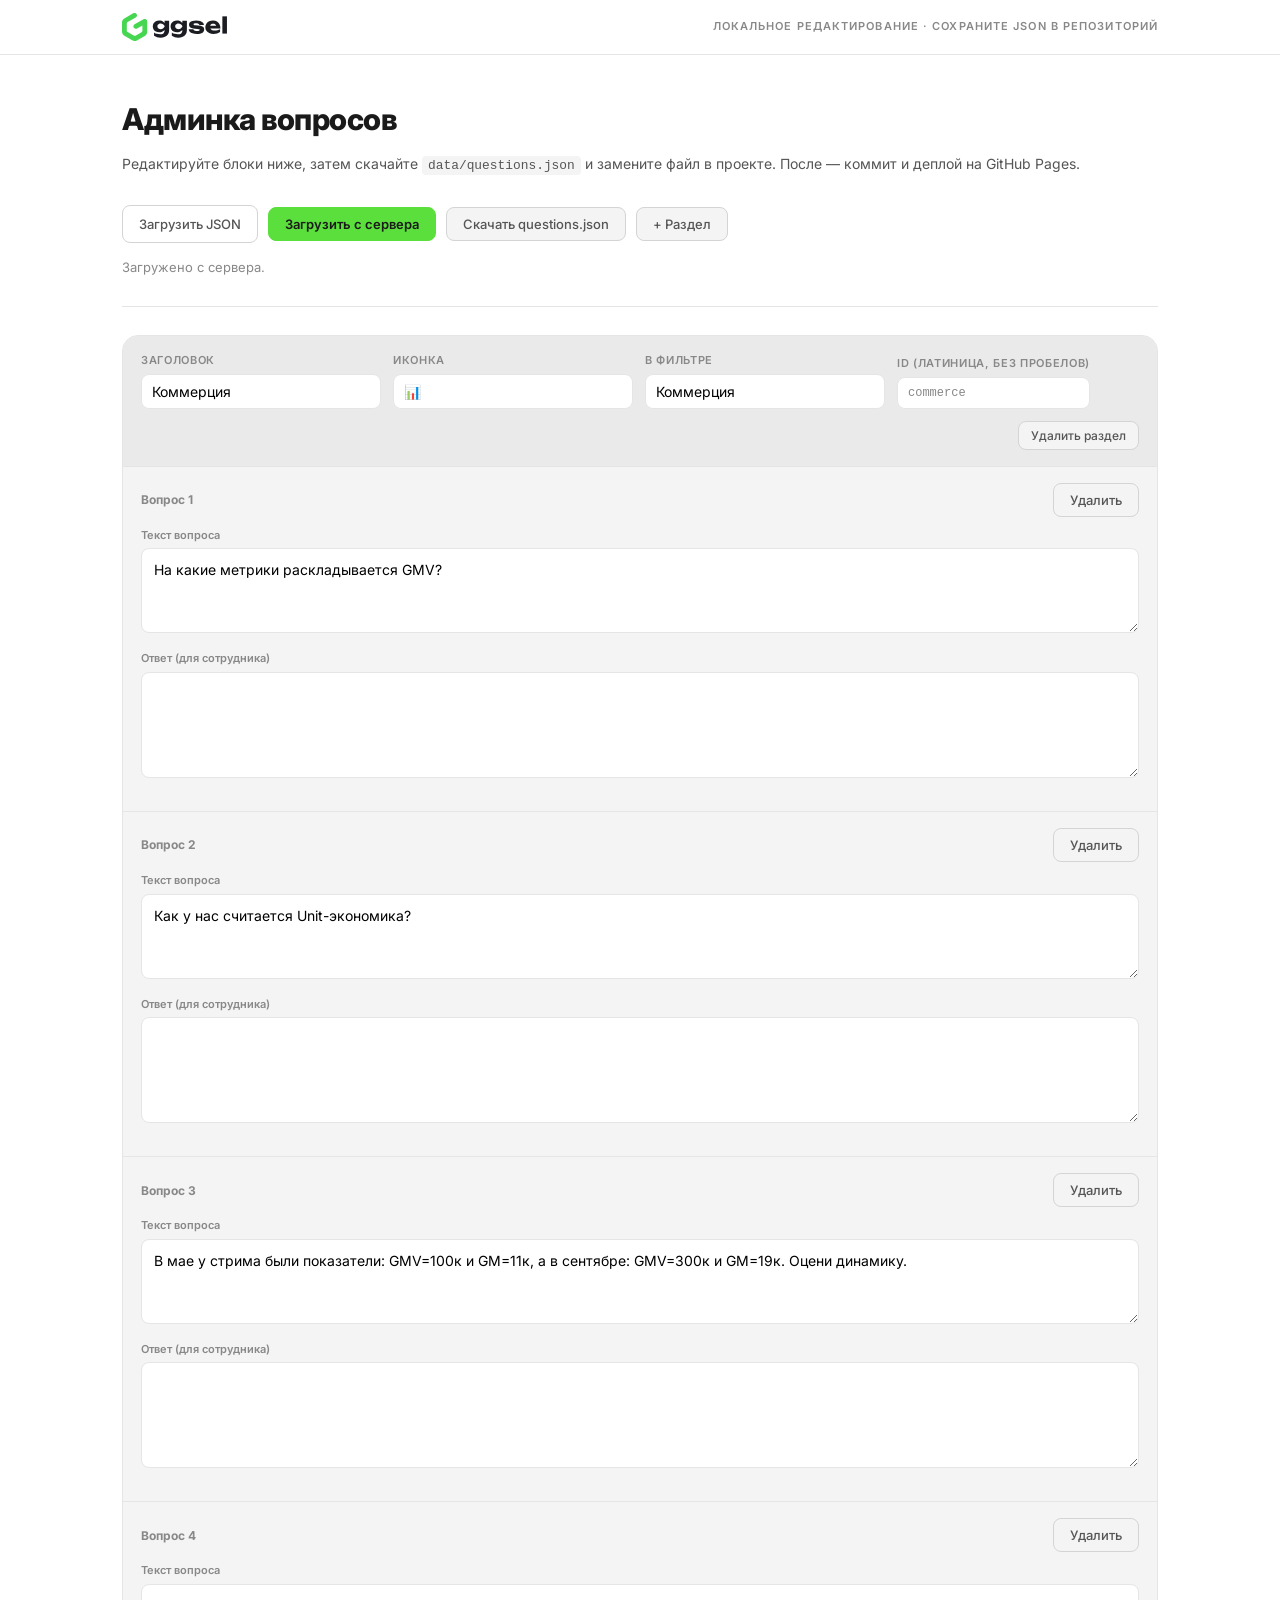
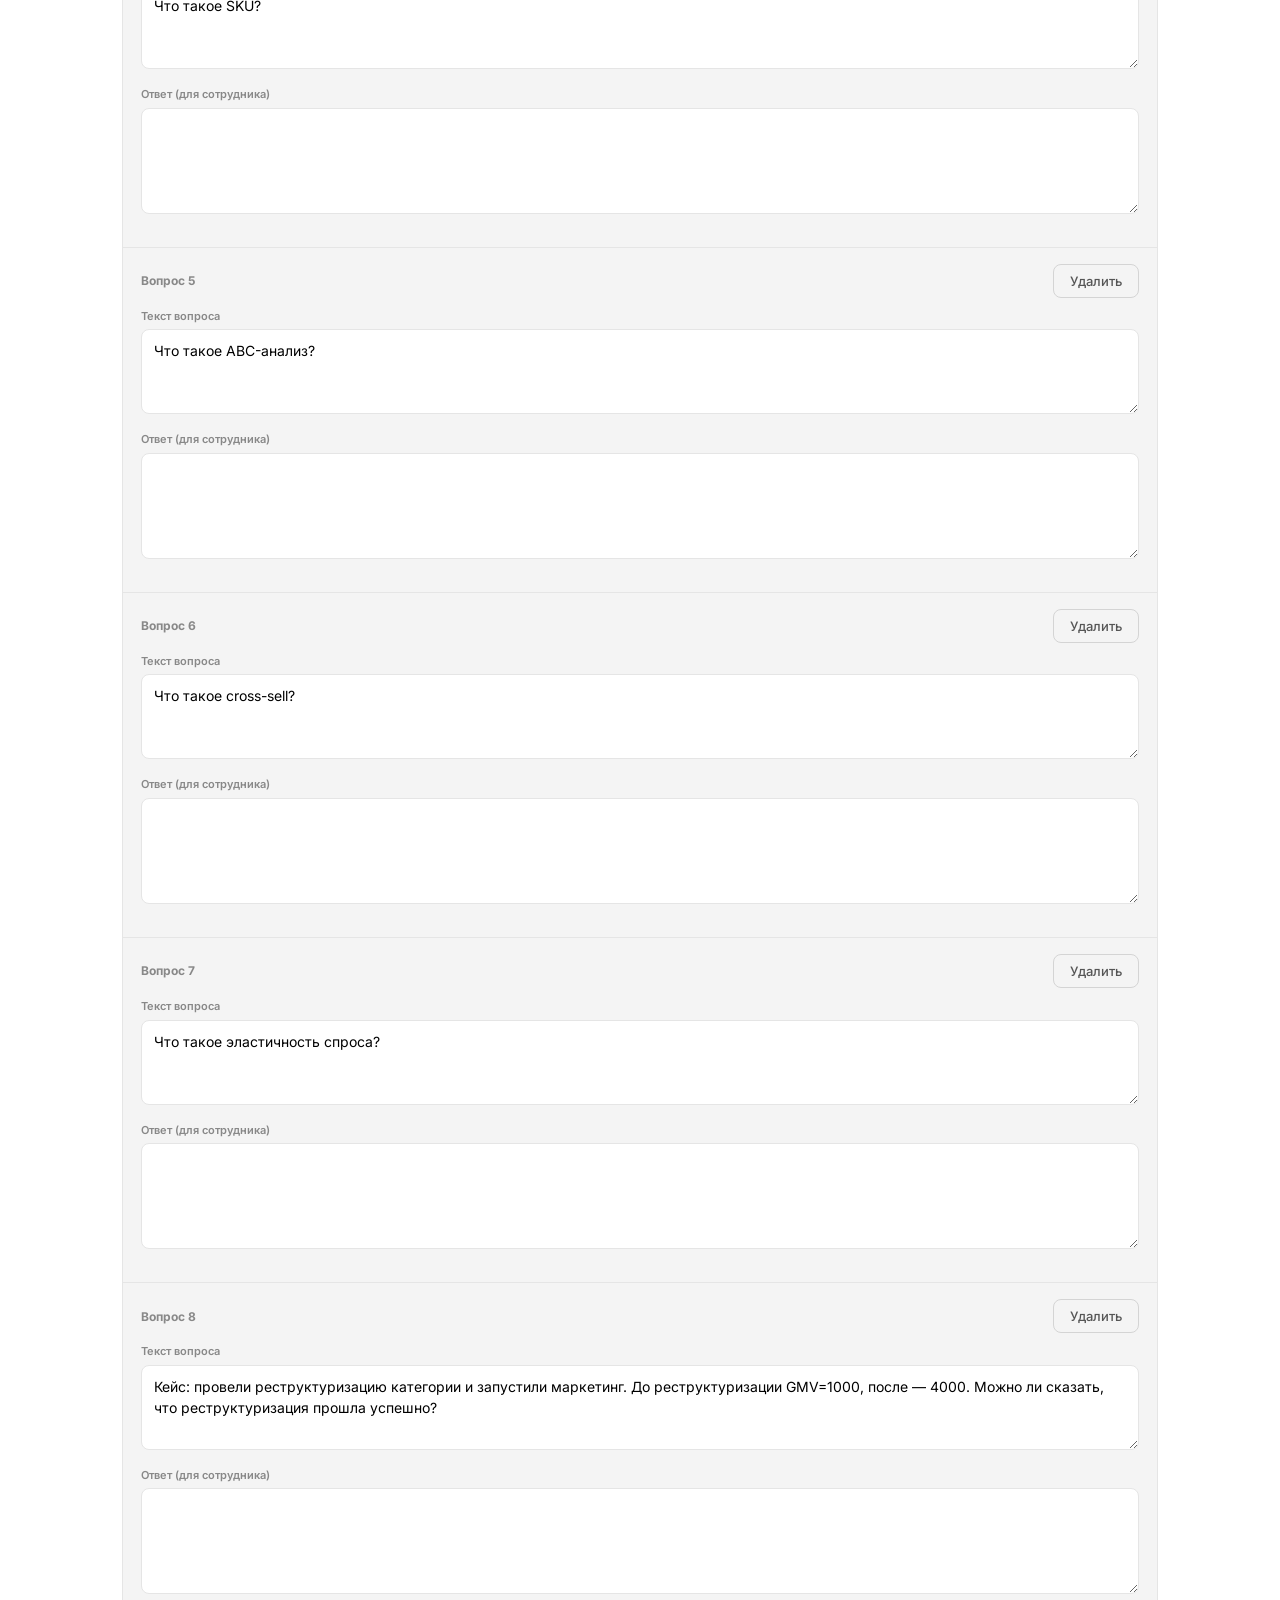
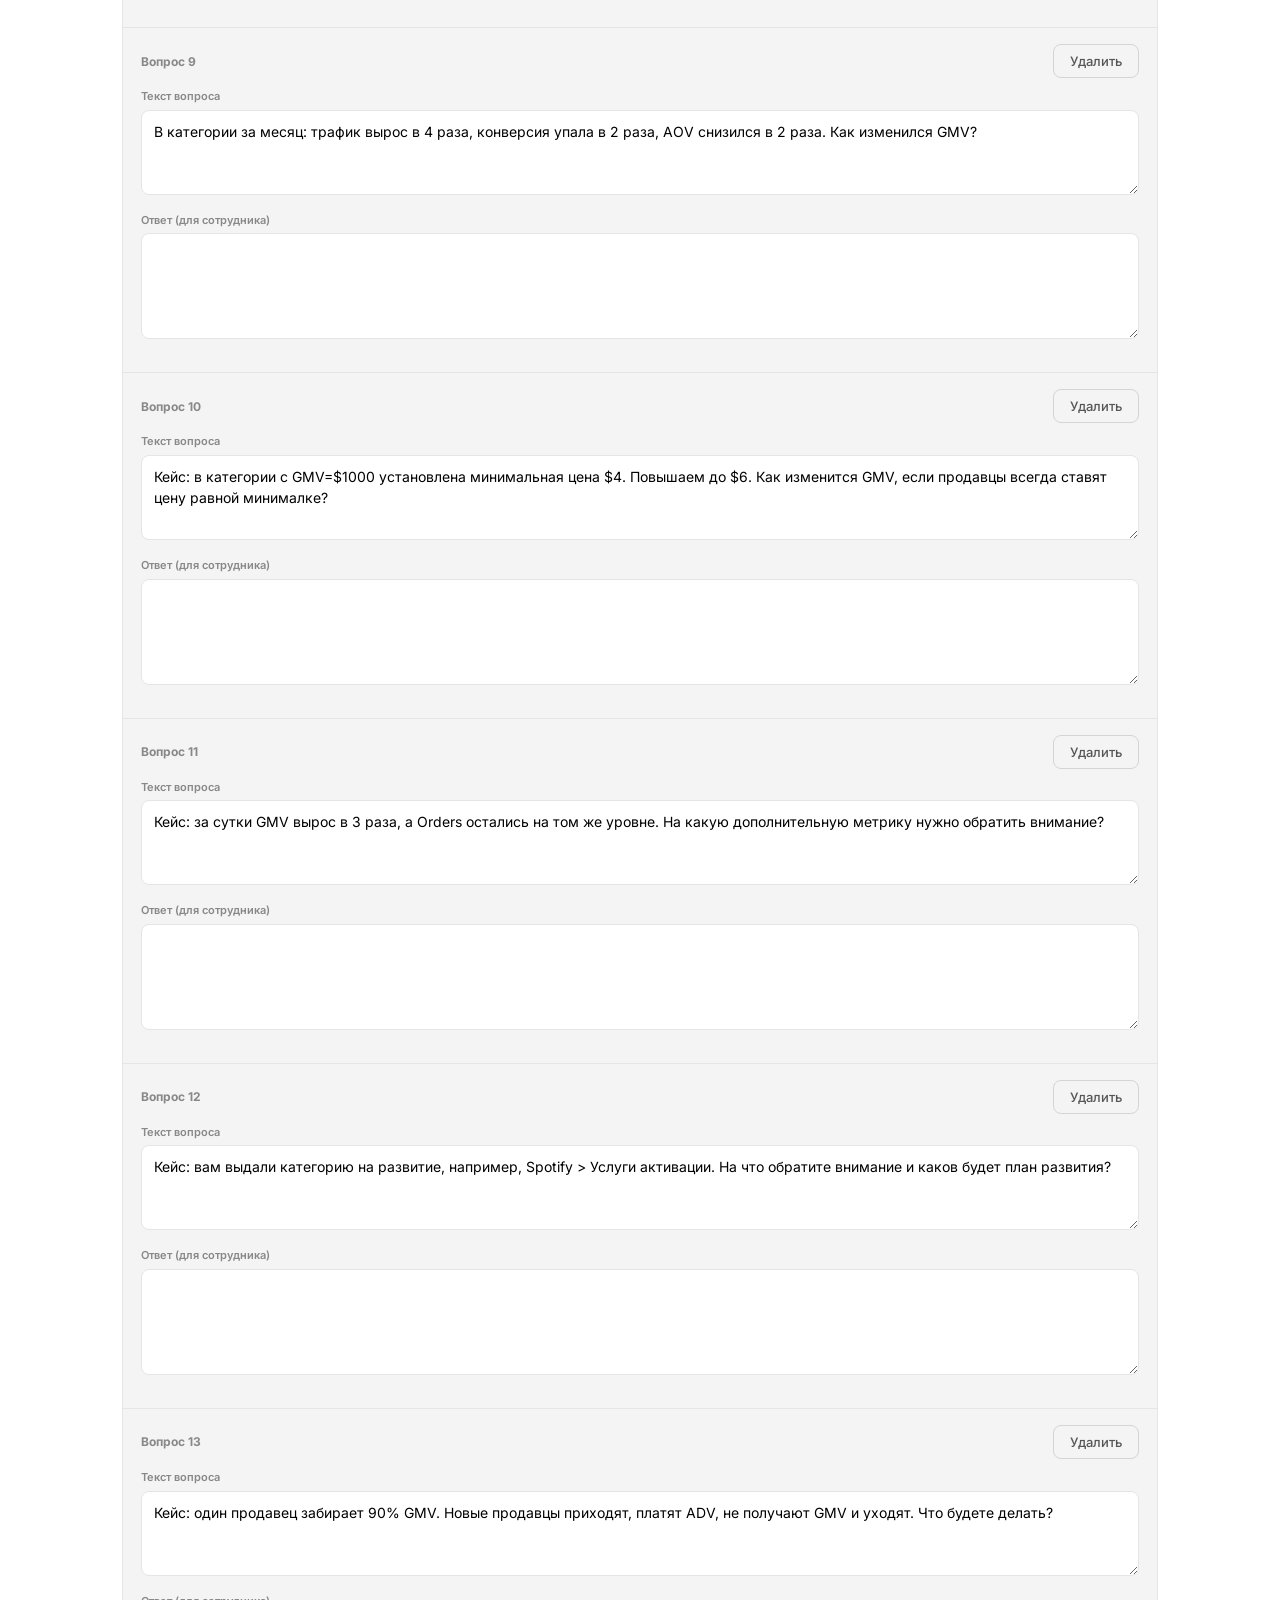
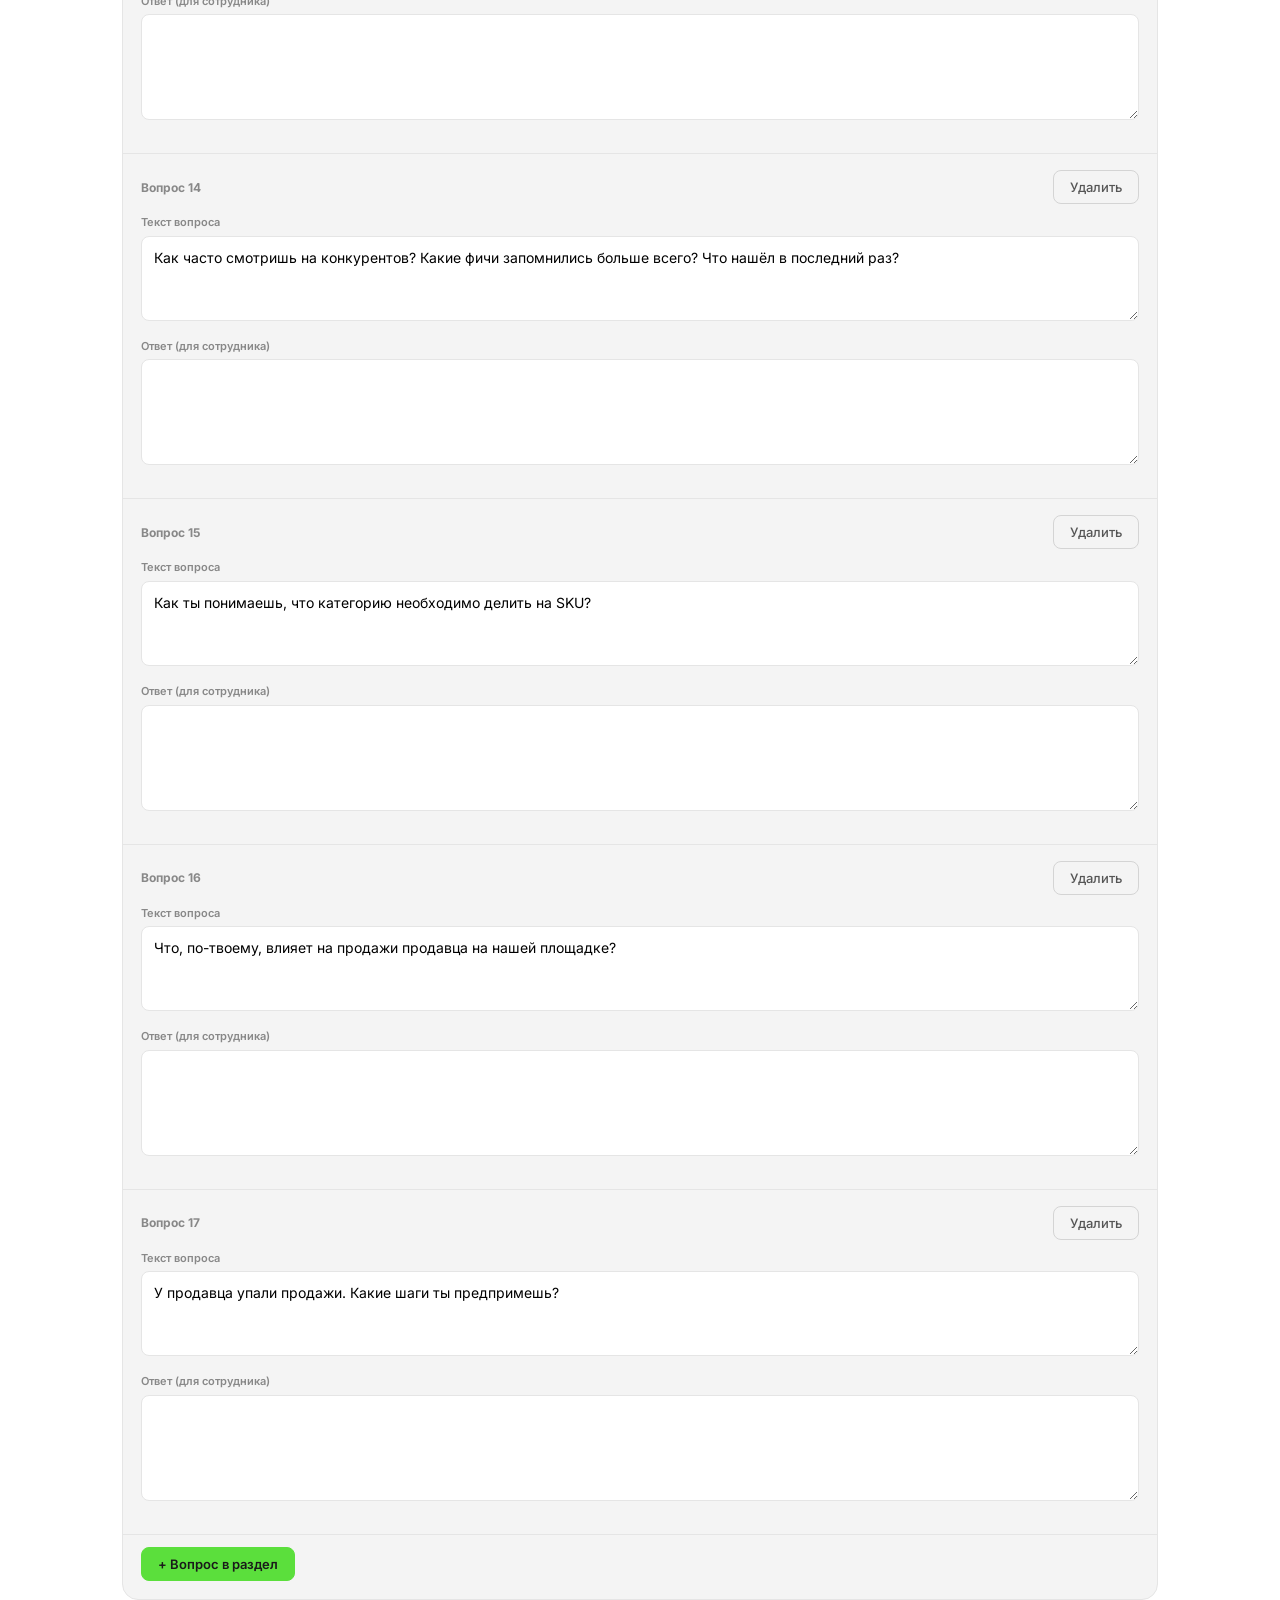
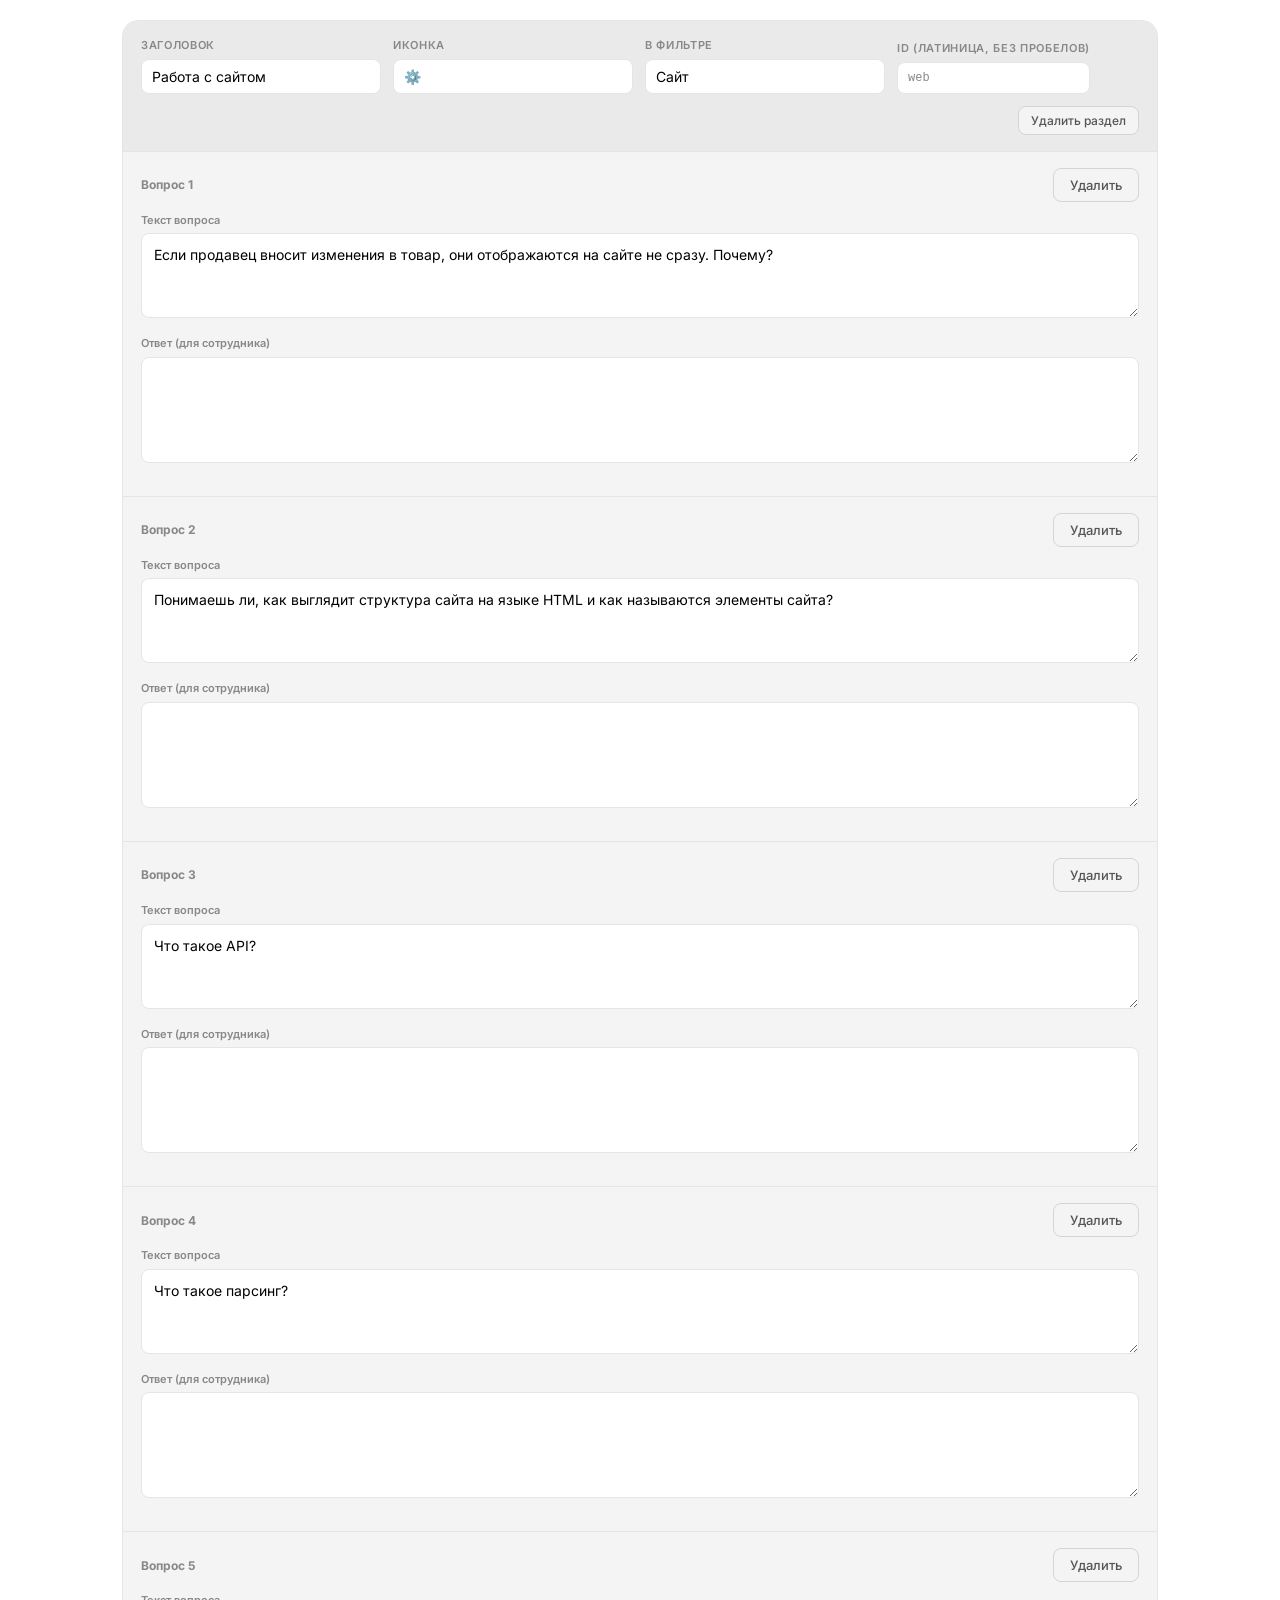
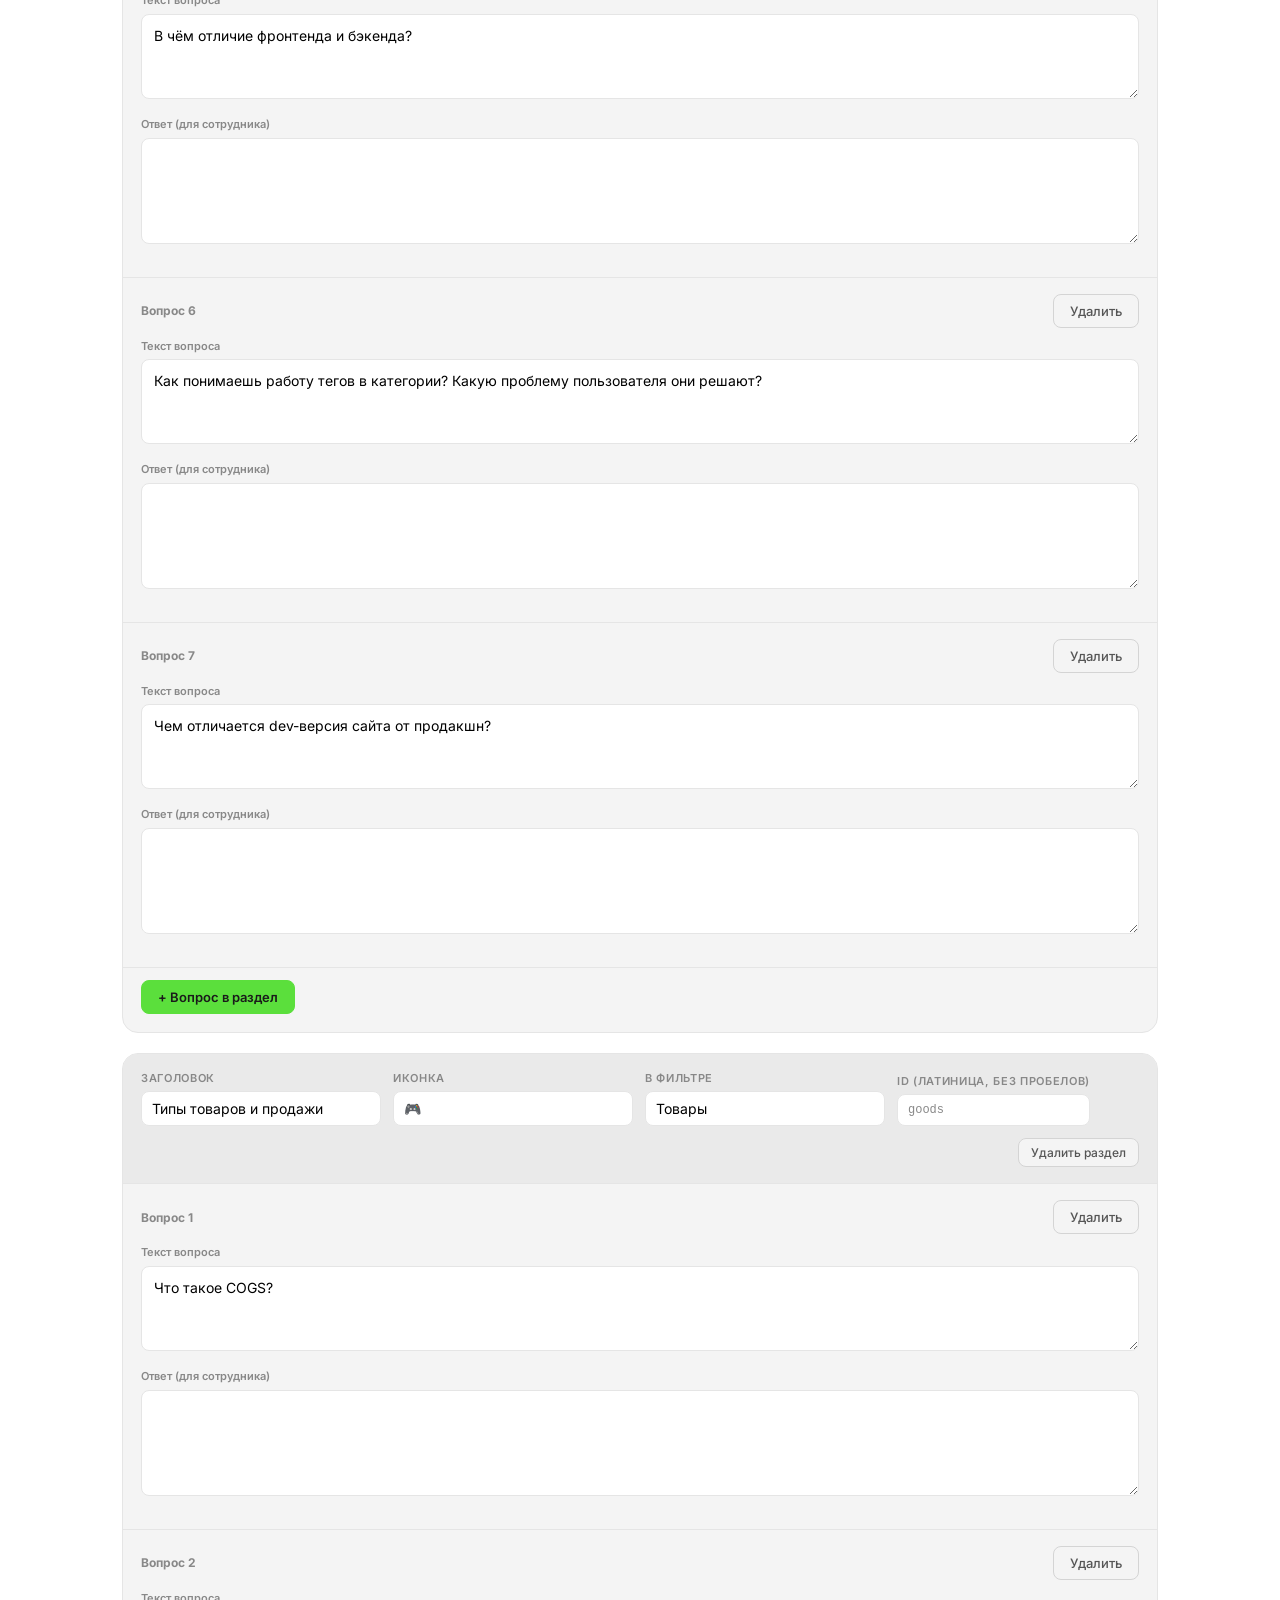
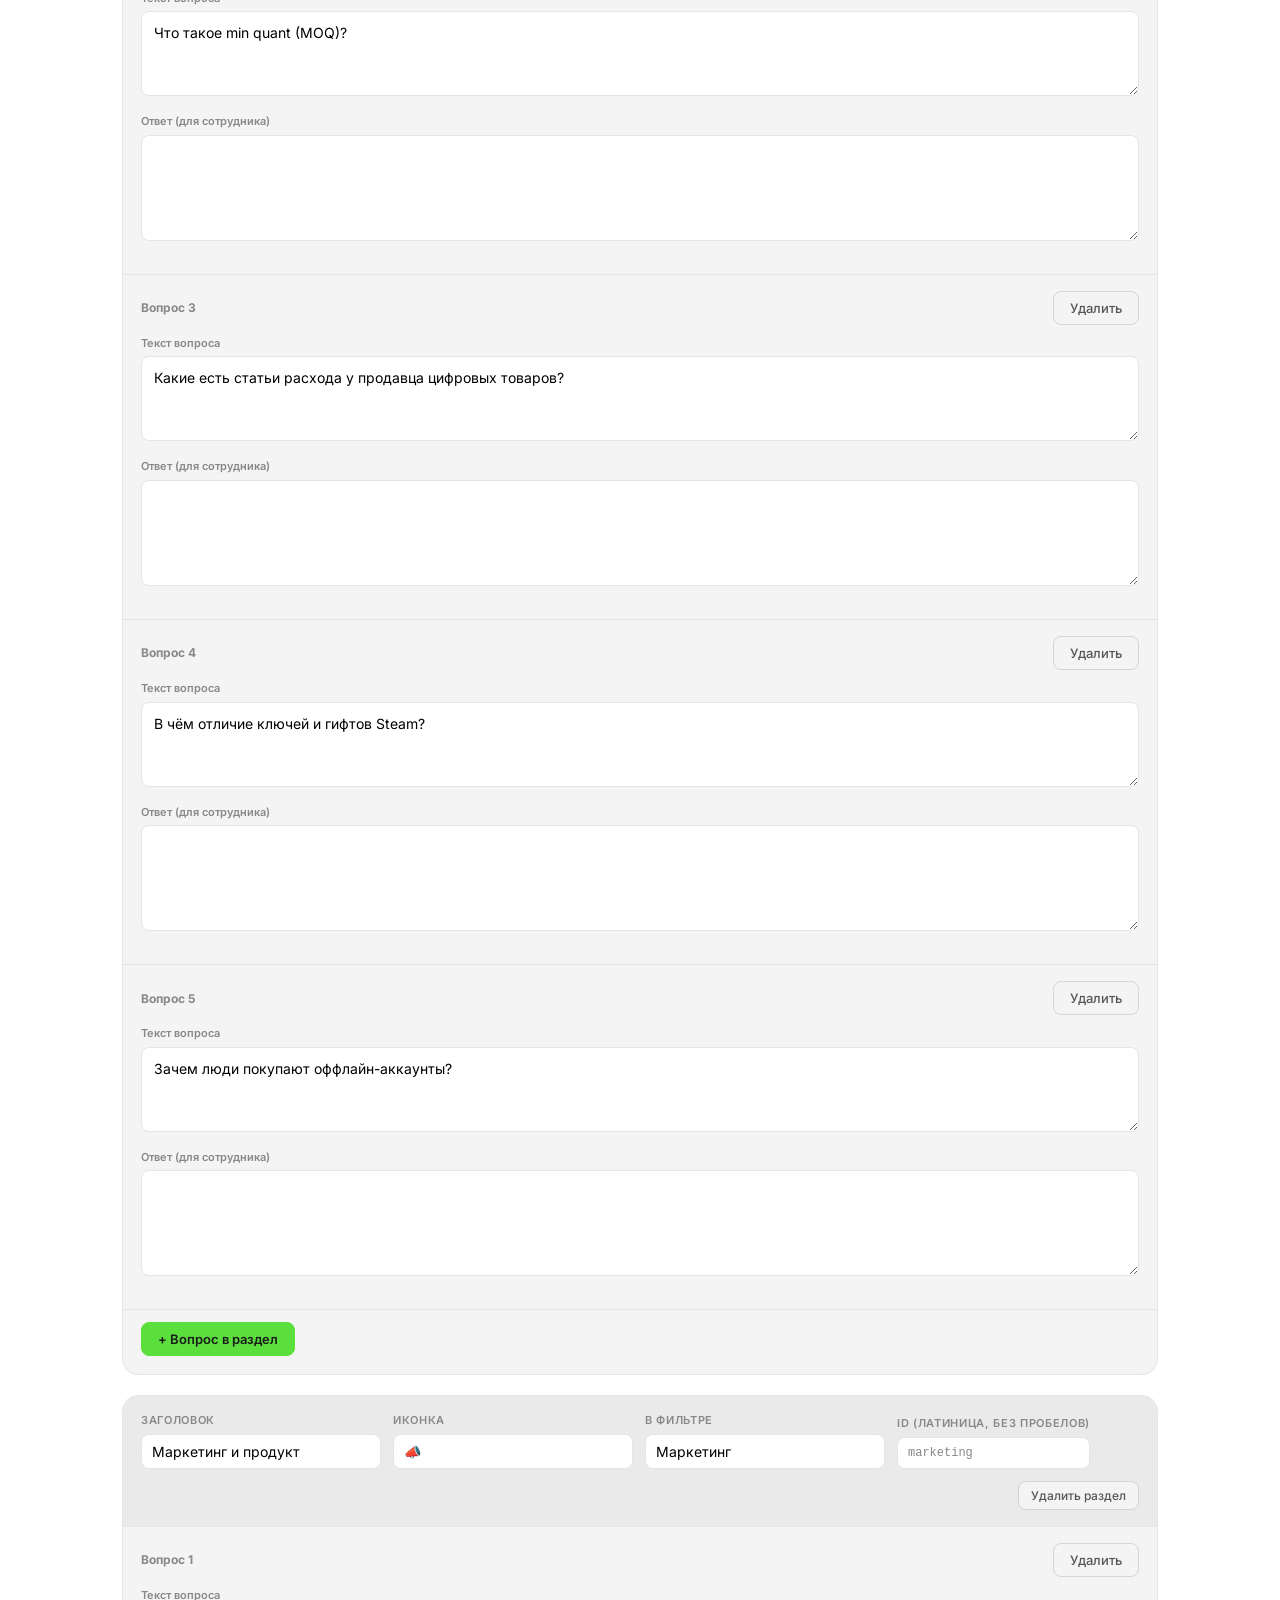
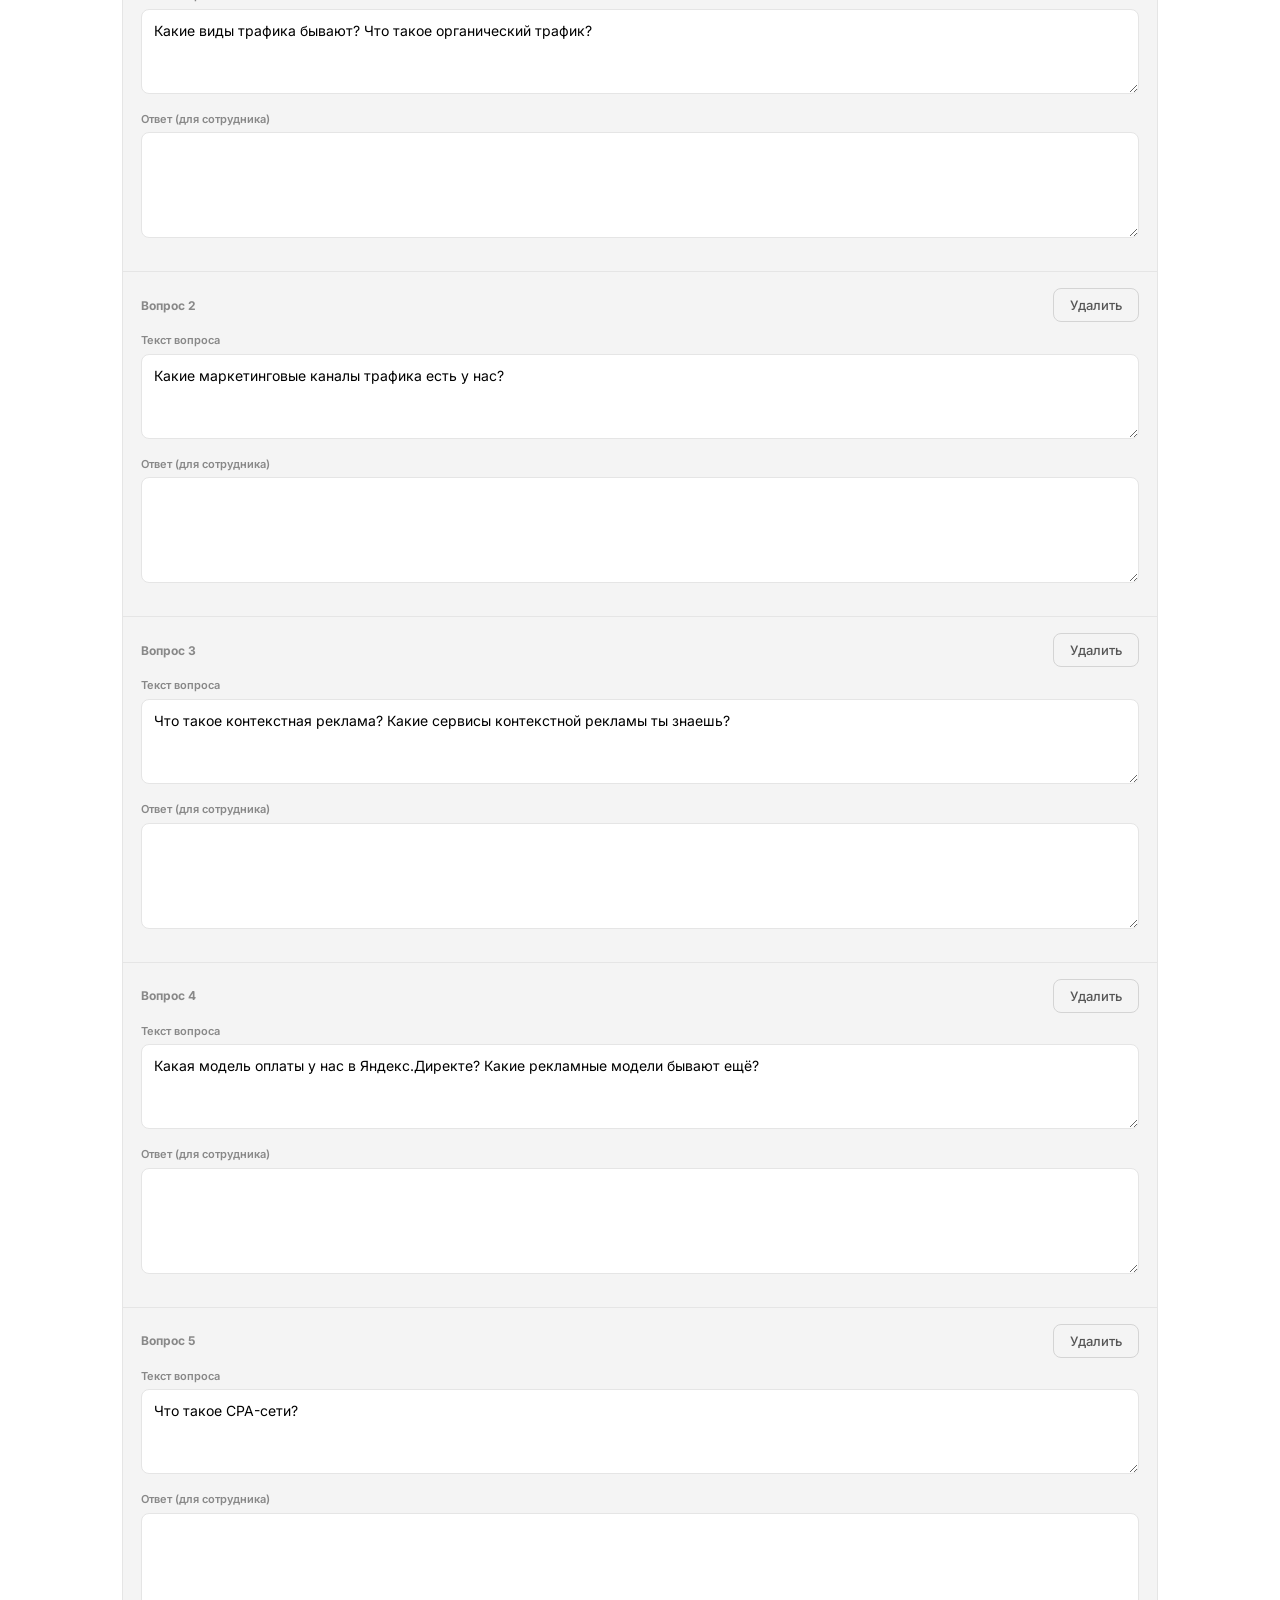
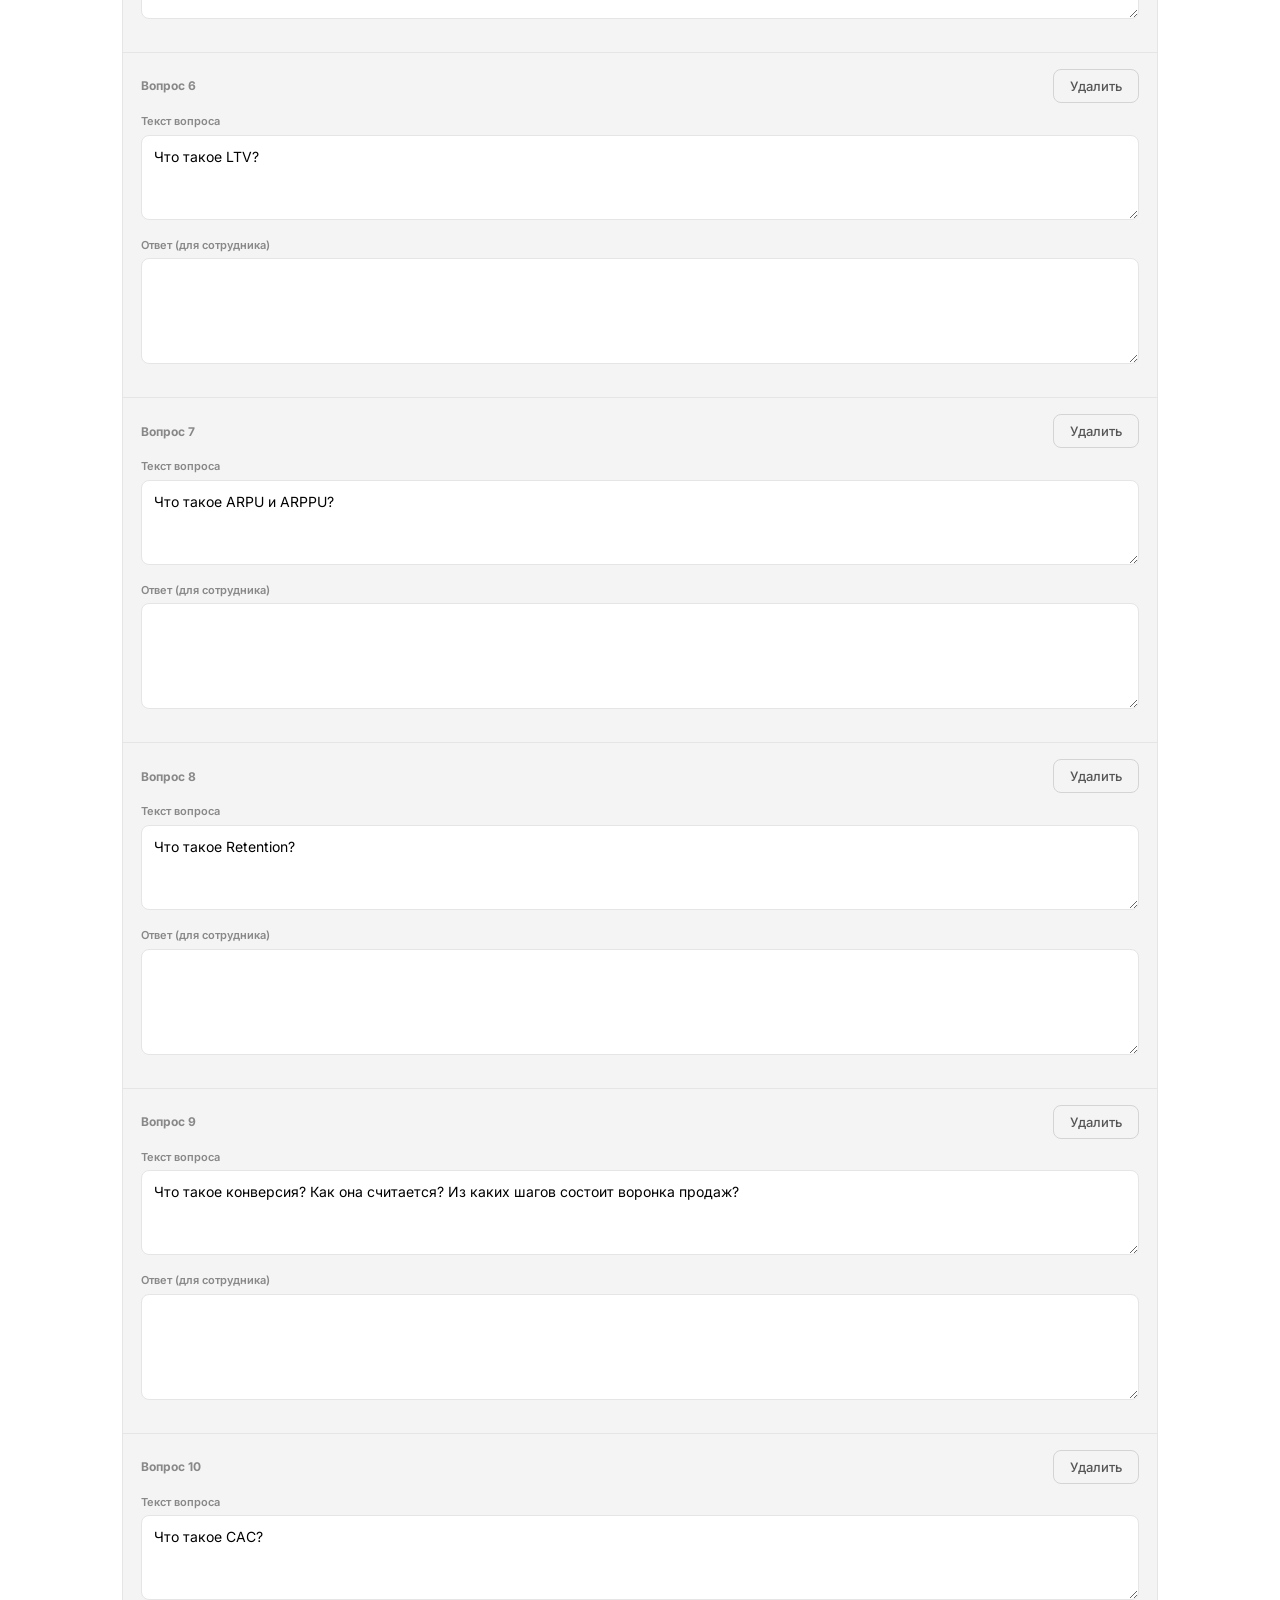
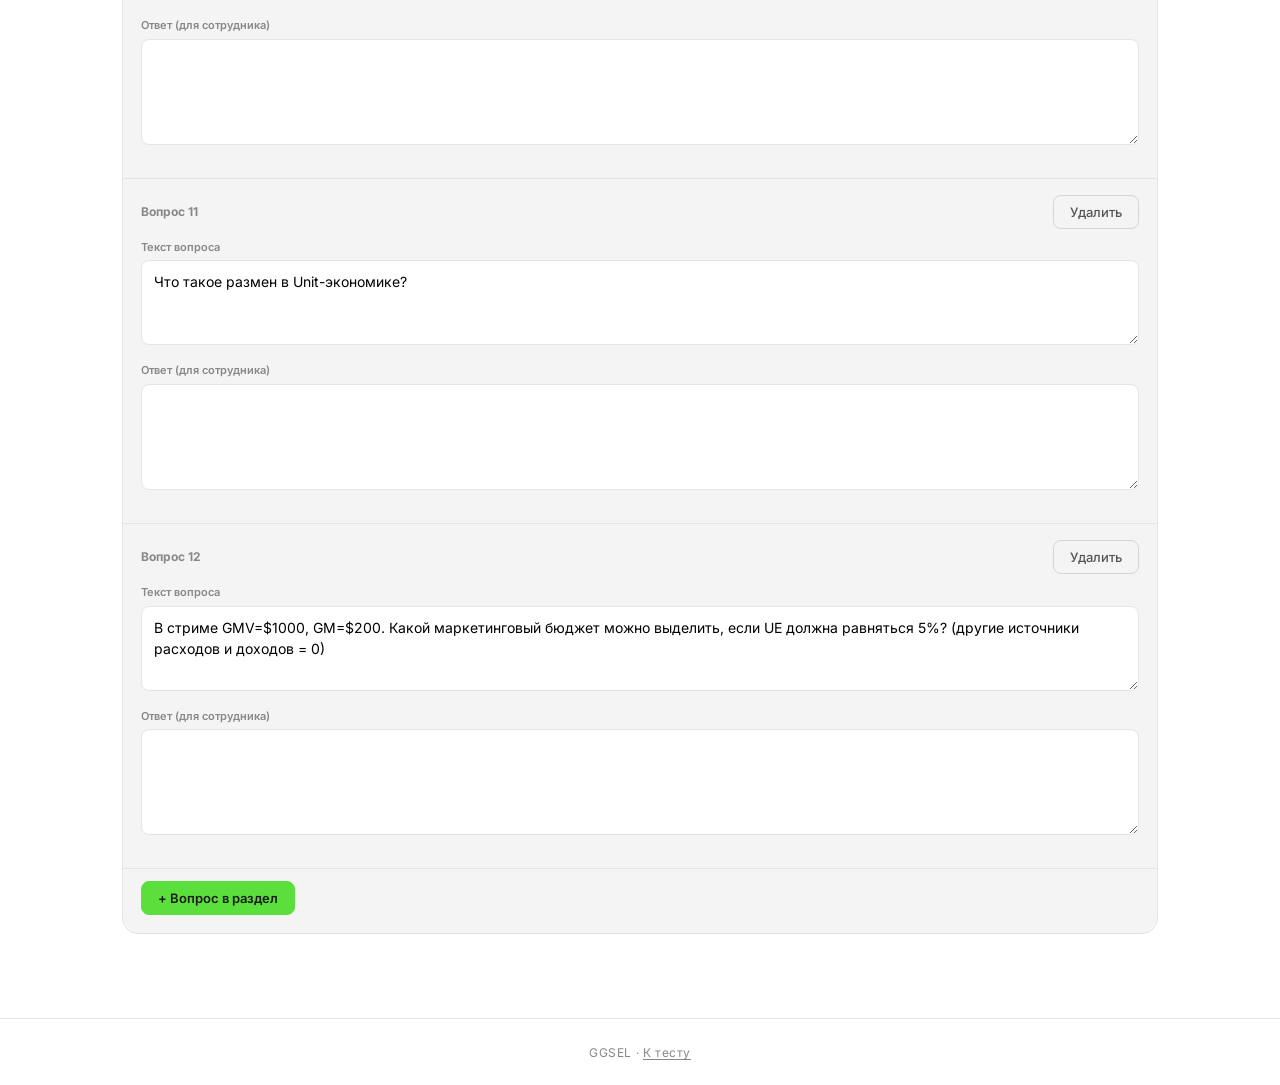
==== admin.html @ a92675ae "Добавлены data/questions.json, рендер теста из JSON и локальная админка Made-with: Cursor" ====
<!DOCTYPE html>
<html lang="ru">
<head>
  <meta charset="UTF-8" />
  <meta name="viewport" content="width=device-width, initial-scale=1.0" />
  <title>GGSEL — Редактирование вопросов</title>
  <link rel="stylesheet" href="style.css" />
  <link rel="stylesheet" href="admin.css" />
</head>
<body class="admin-page">

  <header class="site-header">
    <div class="header-inner">
      <a class="logo" href="index.html"><img src="logo-ggsel.svg" alt="GGSEL" height="28" /></a>
      <div class="header-meta">Локальное редактирование · сохраните JSON в репозиторий</div>
    </div>
  </header>

  <main class="container admin-container">
    <section class="admin-hero">
      <h1>Админка вопросов</h1>
      <p class="hero-sub">Редактируйте блоки ниже, затем скачайте <code class="inline-code">data/questions.json</code> и замените файл в проекте. После — коммит и деплой на GitHub Pages.</p>

      <div class="admin-toolbar">
        <label class="btn-file">
          Загрузить JSON
          <input type="file" id="fileInput" accept=".json,application/json" hidden />
        </label>
        <button type="button" class="admin-btn primary" id="btnReload">Загрузить с сервера</button>
        <button type="button" class="admin-btn" id="btnDownload">Скачать questions.json</button>
        <button type="button" class="admin-btn" id="btnAddSection">+ Раздел</button>
      </div>
      <p id="adminStatus" class="admin-status" role="status"></p>
    </section>

    <div id="adminRoot"></div>
  </main>

  <footer class="site-footer">
    <p>GGSEL · <a class="footer-link" href="index.html">К тесту</a></p>
  </footer>

  <script src="admin.js"></script>
</body>
</html>
---- style.css ----
/* ===========================
   CSS-переменные — айдентика GGSEL (светлая тема)
   =========================== */
@import url('https://fonts.googleapis.com/css2?family=Inter:wght@400;500;600;700;800&display=swap');

:root {
  --bg:          #ffffff;
  --surface:     #f4f4f4;
  --surface-2:   #eaeaea;
  --border:      #e5e5e5;
  --border-2:    #d4d4d4;
  --accent:      #5bdf3c;
  --accent-hover:#4bcf2e;
  --accent-dim:  rgba(91, 223, 60, 0.08);
  --accent-glow: rgba(91, 223, 60, 0.18);
  --text:        #1a1a1a;
  --text-muted:  #888888;
  --text-dim:    #555555;
  --radius:      16px;
  --radius-sm:   8px;
  --transition:  0.18s ease;
}

*, *::before, *::after { box-sizing: border-box; margin: 0; padding: 0; }
html { scroll-behavior: smooth; }

body {
  background-color: var(--bg);
  color: var(--text);
  font-family: 'Inter', sans-serif;
  font-size: 15px;
  line-height: 1.6;
  min-height: 100vh;
}

.site-header {
  position: sticky;
  top: 0;
  z-index: 100;
  background: rgba(255, 255, 255, 0.92);
  backdrop-filter: blur(14px);
  border-bottom: 1px solid var(--border);
  padding: 13px 0;
}

.header-inner {
  max-width: 1100px;
  margin: 0 auto;
  padding: 0 32px;
  display: flex;
  align-items: center;
  justify-content: space-between;
}

.logo {
  display: flex;
  align-items: center;
}
.logo img {
  display: block;
  height: 28px;
  width: auto;
}

.header-meta {
  font-size: 11px;
  font-weight: 600;
  letter-spacing: 0.1em;
  text-transform: uppercase;
  color: var(--text-muted);
}

.container {
  max-width: 1100px;
  margin: 0 auto;
  padding: 0 32px 80px;
}

.hero {
  padding: 52px 0 36px;
  border-bottom: 1px solid var(--border);
  margin-bottom: 32px;
}

.hero h1 {
  font-weight: 800;
  font-size: clamp(26px, 4.5vw, 38px);
  letter-spacing: -0.8px;
  line-height: 1.15;
  color: var(--text);
  margin-bottom: 8px;
}

.hero-sub {
  color: var(--text-dim);
  font-size: 14px;
  margin-bottom: 28px;
}

.progress-bar-wrap {
  background: var(--surface);
  border-radius: 99px;
  height: 5px;
  overflow: hidden;
  margin-bottom: 8px;
}

.progress-bar {
  height: 100%;
  background: var(--accent);
  border-radius: 99px;
  width: 0%;
  transition: width 0.4s cubic-bezier(.4,0,.2,1);
}

.progress-label {
  font-size: 12px;
  color: var(--text-muted);
  font-weight: 500;
}

/* --- Боковая панель (навигация + прогресс) --- */
.side-panel {
  position: fixed;
  right: 24px;
  top: 50%;
  transform: translateY(-50%);
  display: flex;
  flex-direction: column;
  align-items: center;
  gap: 24px;
  z-index: 90;
}

.side-nav {
  display: flex;
  flex-direction: column;
  gap: 6px;
}

.filter-btn {
  background: var(--surface);
  border: 1px solid var(--border);
  color: var(--text-dim);
  font-family: 'Inter', sans-serif;
  font-weight: 500;
  font-size: 12px;
  padding: 6px 14px;
  border-radius: 99px;
  cursor: pointer;
  transition: all var(--transition);
  white-space: nowrap;
  text-align: center;
}

.filter-btn:hover {
  border-color: var(--border-2);
  color: var(--text);
  background: var(--surface-2);
}

.filter-btn.active {
  background: var(--accent);
  border-color: var(--accent);
  color: #1a1a1a;
  font-weight: 600;
}

.question-section { margin-bottom: 52px; }
.question-section.hidden { display: none; }

.section-title {
  font-size: 28px;
  font-weight: 800;
  letter-spacing: -0.5px;
  text-transform: lowercase;
  color: var(--text);
  margin-bottom: 20px;
  display: flex;
  align-items: center;
  gap: 10px;
}

.section-icon { font-size: 24px; }

.questions-grid {
  display: grid;
  grid-template-columns: 1fr;
  gap: 12px;
}

.card {
  background: var(--surface);
  border: 1px solid transparent;
  border-radius: var(--radius);
  display: flex;
  flex-direction: row;
  overflow: hidden;
  transition: border-color var(--transition), background var(--transition), box-shadow var(--transition);
  animation: fadeIn 0.25s ease both;
}

.card:hover {
  border-color: var(--border-2);
  background: var(--surface-2);
}

.card.is-open {
  border-color: var(--accent);
  background: var(--surface-2);
  box-shadow: 0 0 0 1px var(--accent);
}

.card-number {
  font-size: 11px;
  font-weight: 700;
  color: var(--text-muted);
  letter-spacing: 0.06em;
  padding: 20px 14px 20px 20px;
  min-width: 50px;
  display: flex;
  align-items: flex-start;
  transition: color var(--transition);
  font-variant-numeric: tabular-nums;
}

.card.is-open .card-number { color: var(--accent-hover); }

.card-body {
  padding: 16px 20px;
  flex: 1;
  display: flex;
  flex-direction: column;
  gap: 12px;
}

.question-text {
  color: var(--text);
  font-size: 14.5px;
  font-weight: 500;
  line-height: 1.55;
}

.answer-block {
  background: var(--accent-dim);
  border-left: 2px solid var(--accent);
  border-radius: 0 var(--radius-sm) var(--radius-sm) 0;
  padding: 12px 14px;
  font-size: 14px;
  color: var(--text-dim);
  animation: slideDown 0.18s ease;
}

.answer-block.hidden { display: none; }

.answer-placeholder {
  color: var(--text-muted);
  font-style: italic;
  font-size: 13px;
}

.answer-text {
  font-size: 14px;
  color: var(--text-dim);
  line-height: 1.55;
}

.quiz-error {
  color: #b42318;
  font-size: 14px;
  padding: 16px;
  background: #fef3f2;
  border: 1px solid #fecdca;
  border-radius: var(--radius-sm);
  margin-bottom: 24px;
}

.footer-link {
  color: inherit;
  text-decoration: underline;
  text-underline-offset: 2px;
}

.footer-link:hover {
  color: var(--accent-hover);
}

.user-answer {
  width: 50%;
  background: var(--bg);
  border: 1px solid var(--border);
  border-radius: var(--radius-sm);
  padding: 10px 12px;
  font-family: 'Inter', sans-serif;
  font-size: 13px;
  line-height: 1.5;
  color: var(--text);
  transition: border-color var(--transition);
}

.user-answer::placeholder {
  color: var(--text-muted);
}

.user-answer:focus {
  outline: none;
  border-color: var(--accent);
}

.toggle-btn {
  align-self: flex-start;
  background: transparent;
  border: 1px solid var(--border-2);
  color: var(--text-muted);
  font-family: 'Inter', sans-serif;
  font-weight: 500;
  font-size: 12px;
  padding: 5px 14px;
  border-radius: var(--radius-sm);
  cursor: pointer;
  transition: all var(--transition);
  margin-top: auto;
}

.toggle-btn:hover {
  border-color: var(--accent);
  color: var(--accent-hover);
  background: var(--accent-dim);
}

.card.is-open .toggle-btn {
  background: var(--accent-dim);
  border-color: var(--accent);
  color: var(--accent-hover);
}

.site-footer {
  text-align: center;
  padding: 24px;
  border-top: 1px solid var(--border);
  color: var(--text-muted);
  font-size: 12px;
  letter-spacing: 0.05em;
}

.side-progress {
  display: flex;
  flex-direction: column;
  align-items: center;
  gap: 10px;
}

.side-progress-track {
  width: 6px;
  height: 200px;
  background: var(--surface-2);
  border-radius: 99px;
  overflow: hidden;
  display: flex;
  flex-direction: column;
  justify-content: flex-end;
}

.side-progress-fill {
  width: 100%;
  height: 0%;
  background: var(--accent);
  border-radius: 99px;
  transition: height 0.4s cubic-bezier(.4,0,.2,1);
}

.side-progress-label {
  font-size: 11px;
  font-weight: 700;
  color: var(--text-muted);
  white-space: nowrap;
}

@keyframes fadeIn {
  from { opacity: 0; transform: translateY(5px); }
  to   { opacity: 1; transform: translateY(0); }
}

@keyframes slideDown {
  from { opacity: 0; transform: translateY(-3px); }
  to   { opacity: 1; transform: translateY(0); }
}

@media (max-width: 600px) {
  .side-panel { display: none; }
  .card-number { padding: 16px 16px 0 16px; }
  .card-body   { padding: 6px 16px 16px; }
  .hero h1     { font-size: 24px; }
  .section-title { font-size: 22px; }
}
---- admin.css ----
.admin-page .admin-container {
  padding-bottom: 64px;
}

.admin-hero {
  padding: 40px 0 28px;
  border-bottom: 1px solid var(--border);
  margin-bottom: 28px;
}

.admin-hero h1 {
  font-weight: 800;
  font-size: clamp(22px, 3.5vw, 30px);
  letter-spacing: -0.5px;
  margin-bottom: 10px;
}

.inline-code {
  font-family: ui-monospace, monospace;
  font-size: 0.92em;
  background: var(--surface);
  padding: 2px 6px;
  border-radius: 4px;
}

.admin-toolbar {
  display: flex;
  flex-wrap: wrap;
  gap: 10px;
  margin-top: 20px;
  align-items: center;
}

.admin-btn {
  font-family: 'Inter', sans-serif;
  font-weight: 500;
  font-size: 13px;
  padding: 8px 16px;
  border-radius: var(--radius-sm);
  border: 1px solid var(--border-2);
  background: var(--surface);
  color: var(--text-dim);
  cursor: pointer;
  transition: all var(--transition);
}

.admin-btn:hover {
  border-color: var(--accent);
  color: var(--text);
  background: var(--accent-dim);
}

.admin-btn.primary {
  background: var(--accent);
  border-color: var(--accent);
  color: #1a1a1a;
  font-weight: 600;
}

.admin-btn.primary:hover {
  background: var(--accent-hover);
  border-color: var(--accent-hover);
}

.btn-file {
  display: inline-flex;
  align-items: center;
  font-family: 'Inter', sans-serif;
  font-weight: 500;
  font-size: 13px;
  padding: 8px 16px;
  border-radius: var(--radius-sm);
  border: 1px solid var(--border-2);
  background: var(--bg);
  color: var(--text-dim);
  cursor: pointer;
  transition: all var(--transition);
}

.btn-file:hover {
  border-color: var(--accent);
  color: var(--text);
}

.admin-status {
  margin-top: 14px;
  font-size: 13px;
  color: var(--text-muted);
  min-height: 1.2em;
}

.admin-status.error {
  color: #b42318;
}

.admin-section-block {
  border: 1px solid var(--border);
  border-radius: var(--radius);
  margin-bottom: 20px;
  overflow: hidden;
  background: var(--surface);
}

.admin-section-head {
  display: flex;
  flex-wrap: wrap;
  gap: 12px;
  align-items: flex-end;
  padding: 16px 18px;
  background: var(--surface-2);
  border-bottom: 1px solid var(--border);
}

.admin-field {
  display: flex;
  flex-direction: column;
  gap: 4px;
}

.admin-field label {
  font-size: 11px;
  font-weight: 600;
  text-transform: uppercase;
  letter-spacing: 0.06em;
  color: var(--text-muted);
}

.admin-field input {
  font-family: 'Inter', sans-serif;
  font-size: 14px;
  padding: 8px 10px;
  border: 1px solid var(--border);
  border-radius: var(--radius-sm);
  background: var(--bg);
  min-width: 120px;
}

.admin-field input:focus {
  outline: none;
  border-color: var(--accent);
}

.admin-field.id-field input {
  font-family: ui-monospace, monospace;
  font-size: 12px;
  color: var(--text-muted);
}

.admin-section-actions {
  margin-left: auto;
  display: flex;
  gap: 8px;
}

.admin-section-actions button {
  font-size: 12px;
  padding: 6px 12px;
}

.admin-question {
  padding: 16px 18px;
  border-bottom: 1px solid var(--border);
}

.admin-question:last-child {
  border-bottom: none;
}

.admin-question-head {
  display: flex;
  justify-content: space-between;
  align-items: center;
  margin-bottom: 10px;
}

.admin-question-num {
  font-size: 12px;
  font-weight: 700;
  color: var(--text-muted);
}

.admin-question textarea {
  width: 100%;
  font-family: 'Inter', sans-serif;
  font-size: 14px;
  line-height: 1.5;
  padding: 10px 12px;
  border: 1px solid var(--border);
  border-radius: var(--radius-sm);
  background: var(--bg);
  resize: vertical;
  margin-bottom: 10px;
}

.admin-question textarea:focus {
  outline: none;
  border-color: var(--accent);
}

.admin-question .q-label {
  font-size: 11px;
  font-weight: 600;
  color: var(--text-muted);
  margin-bottom: 4px;
}

.admin-add-q {
  margin: 12px 18px 18px;
}

@media (max-width: 600px) {
  .admin-section-head {
    flex-direction: column;
    align-items: stretch;
  }
  .admin-section-actions {
    margin-left: 0;
  }
}
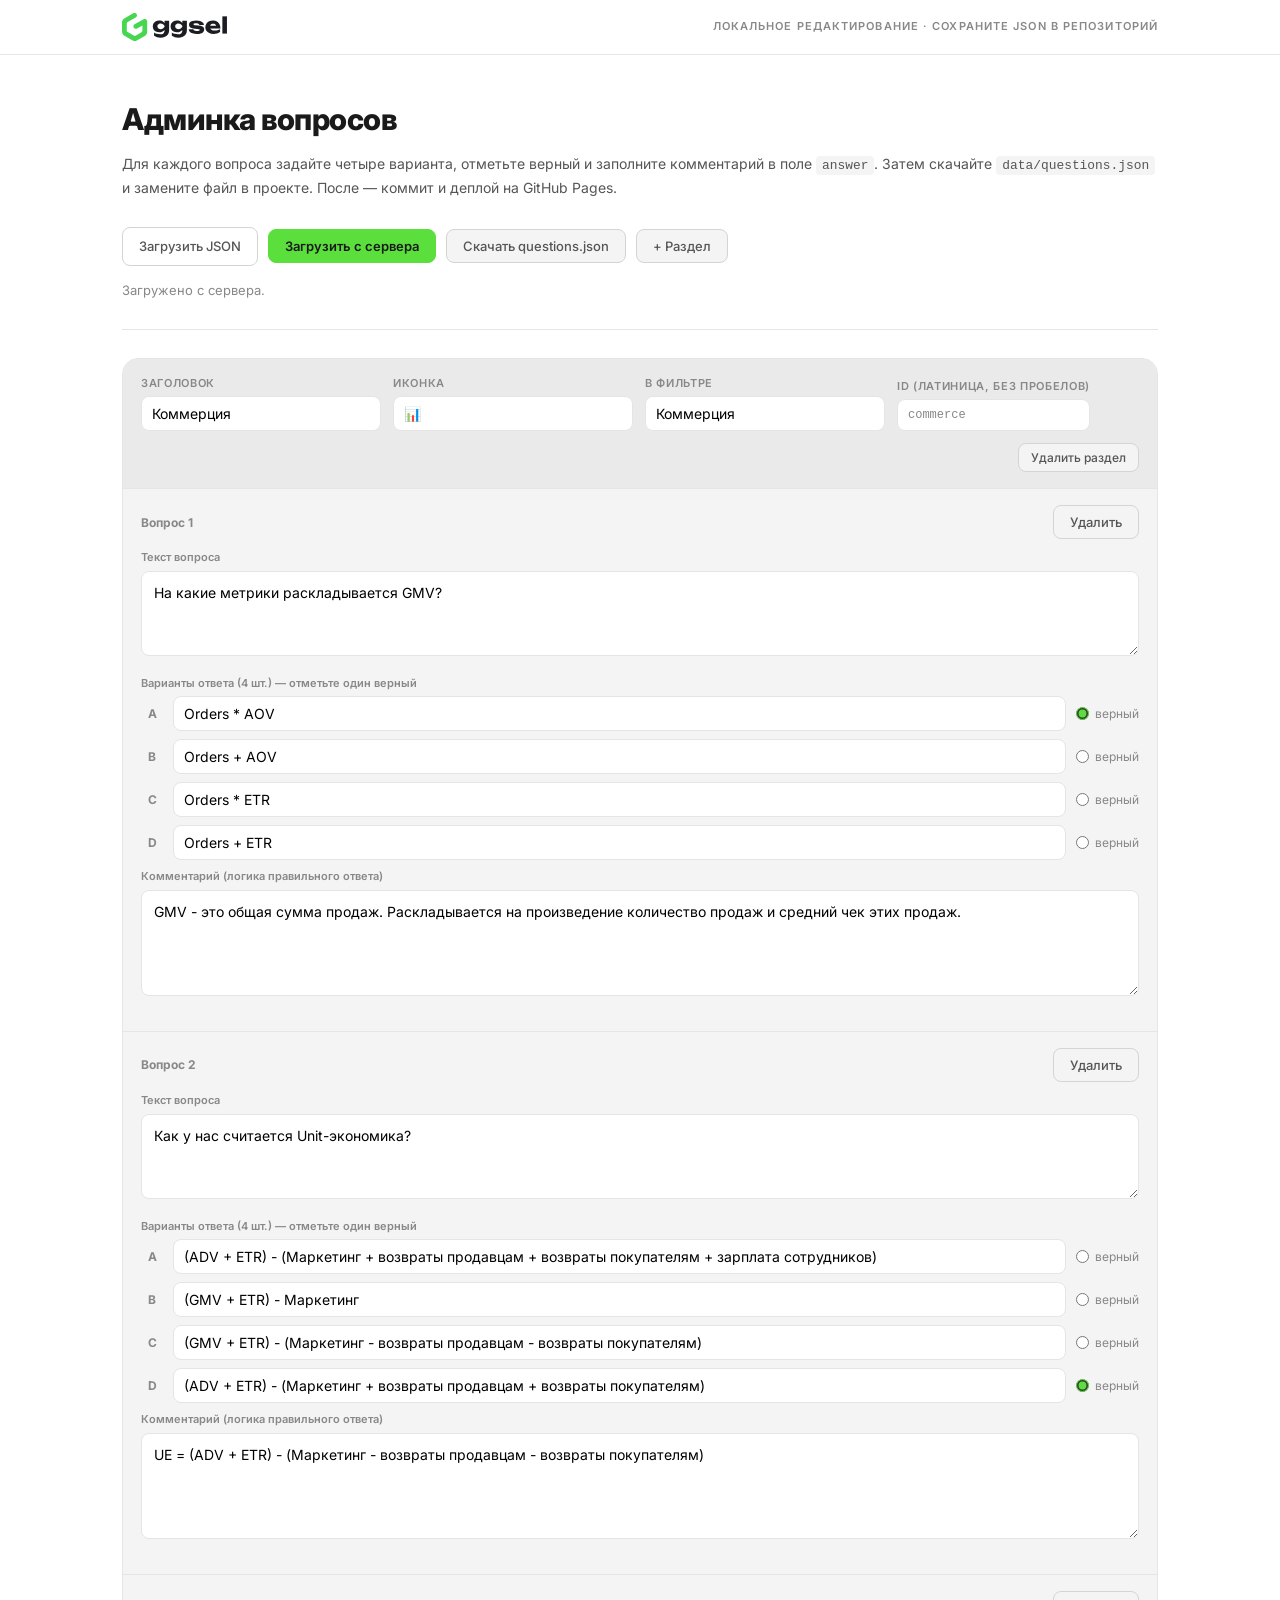
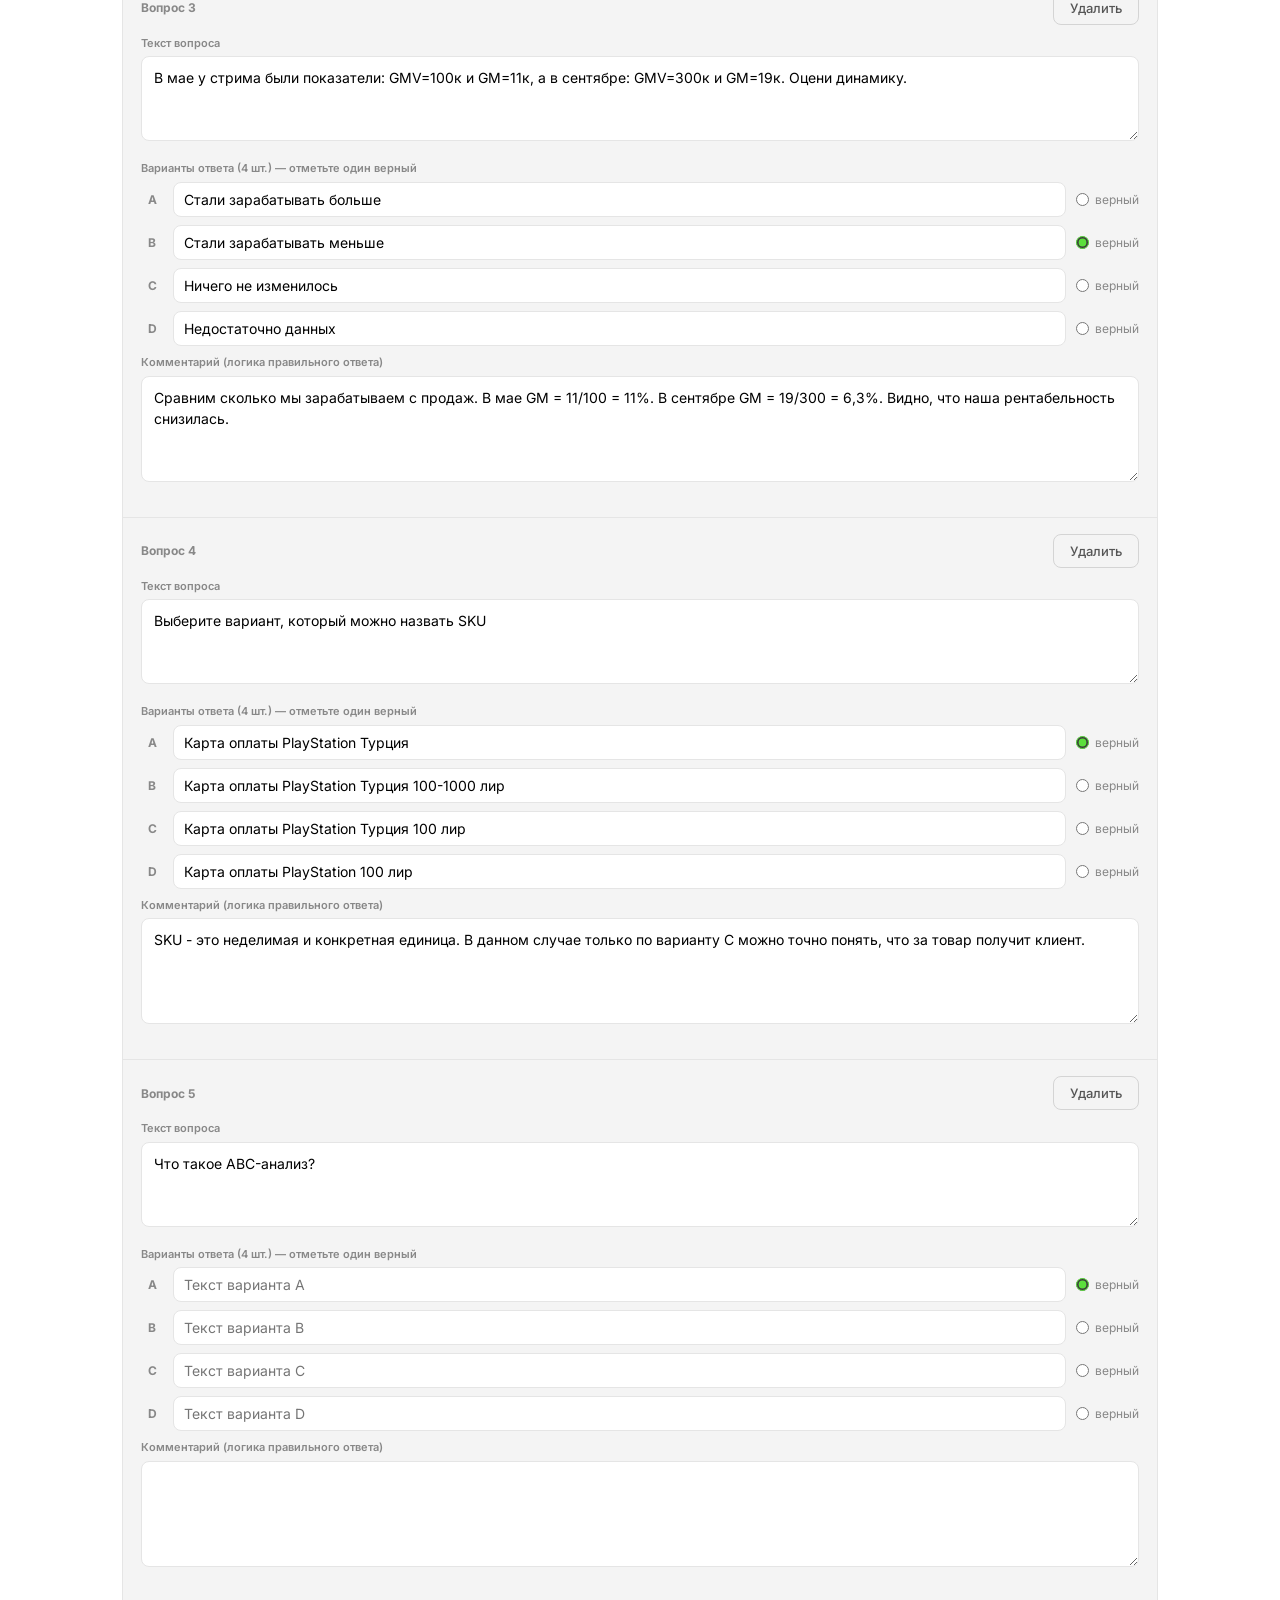
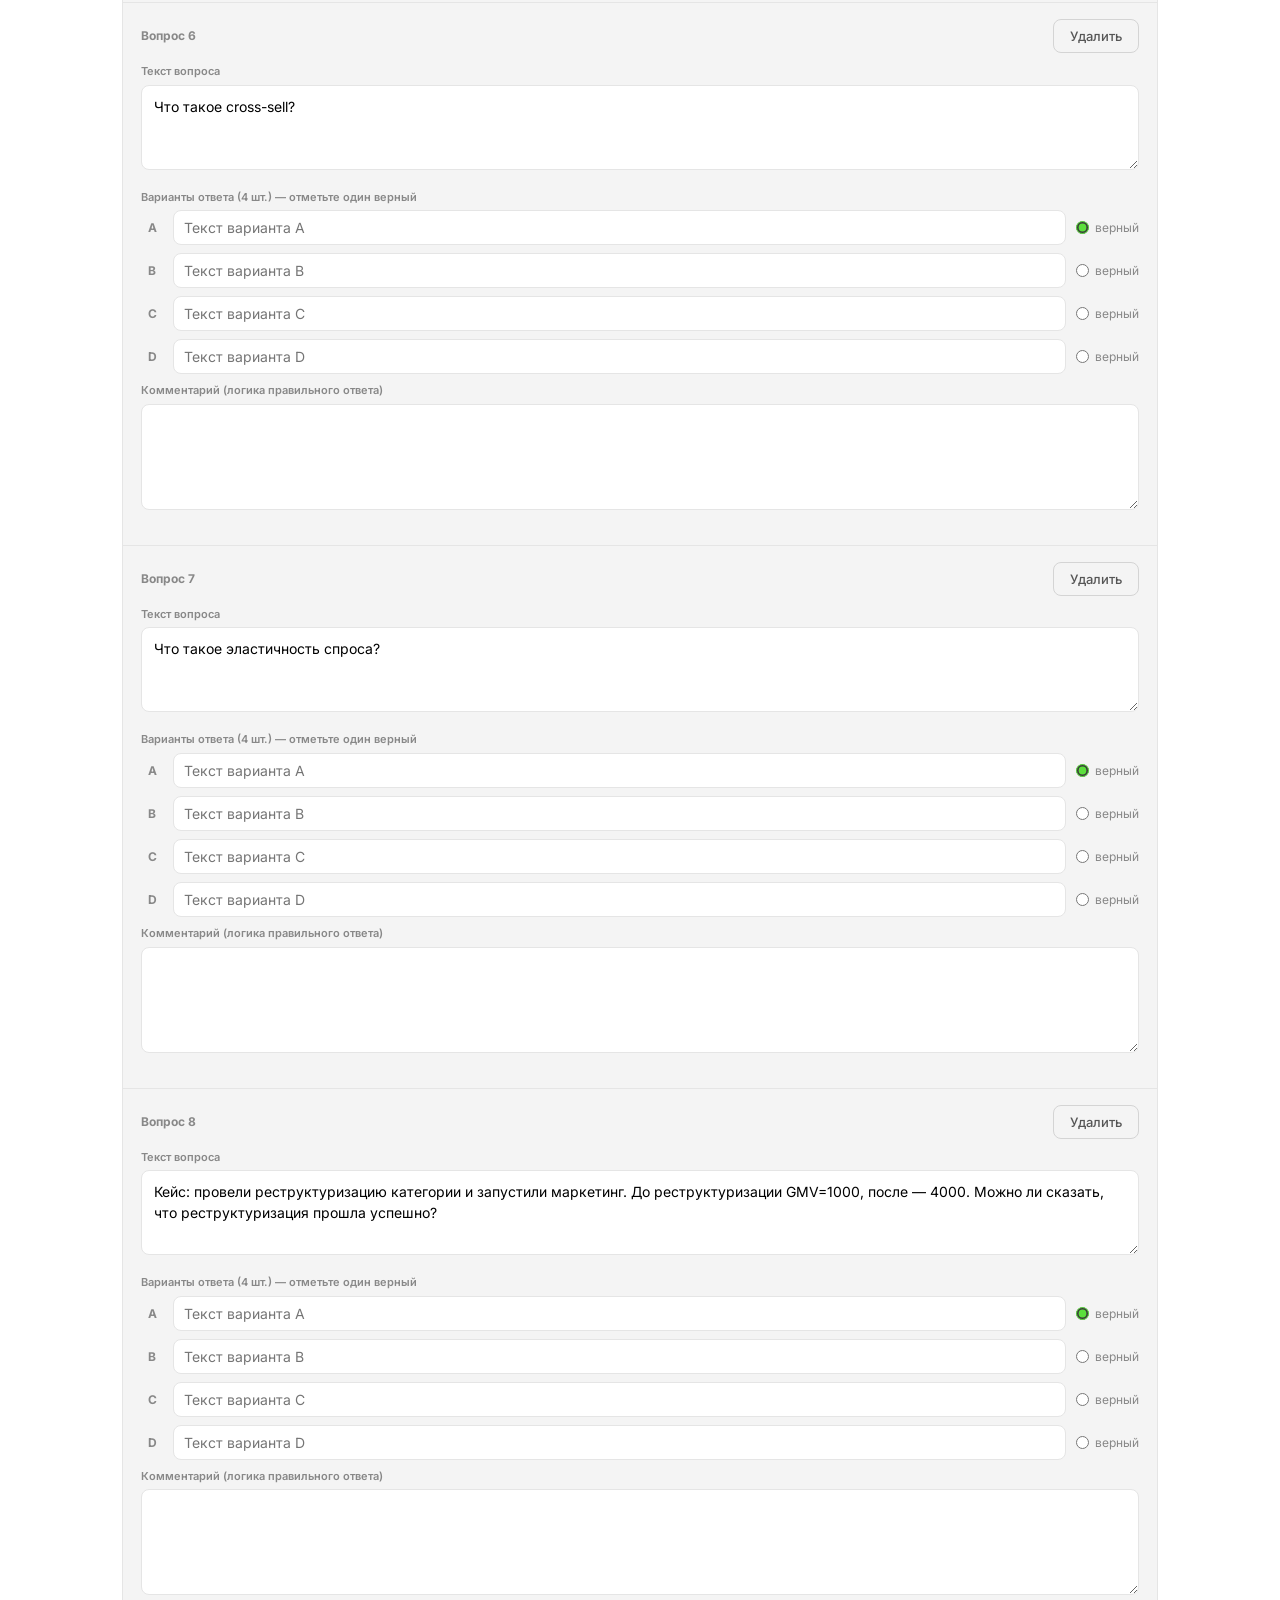
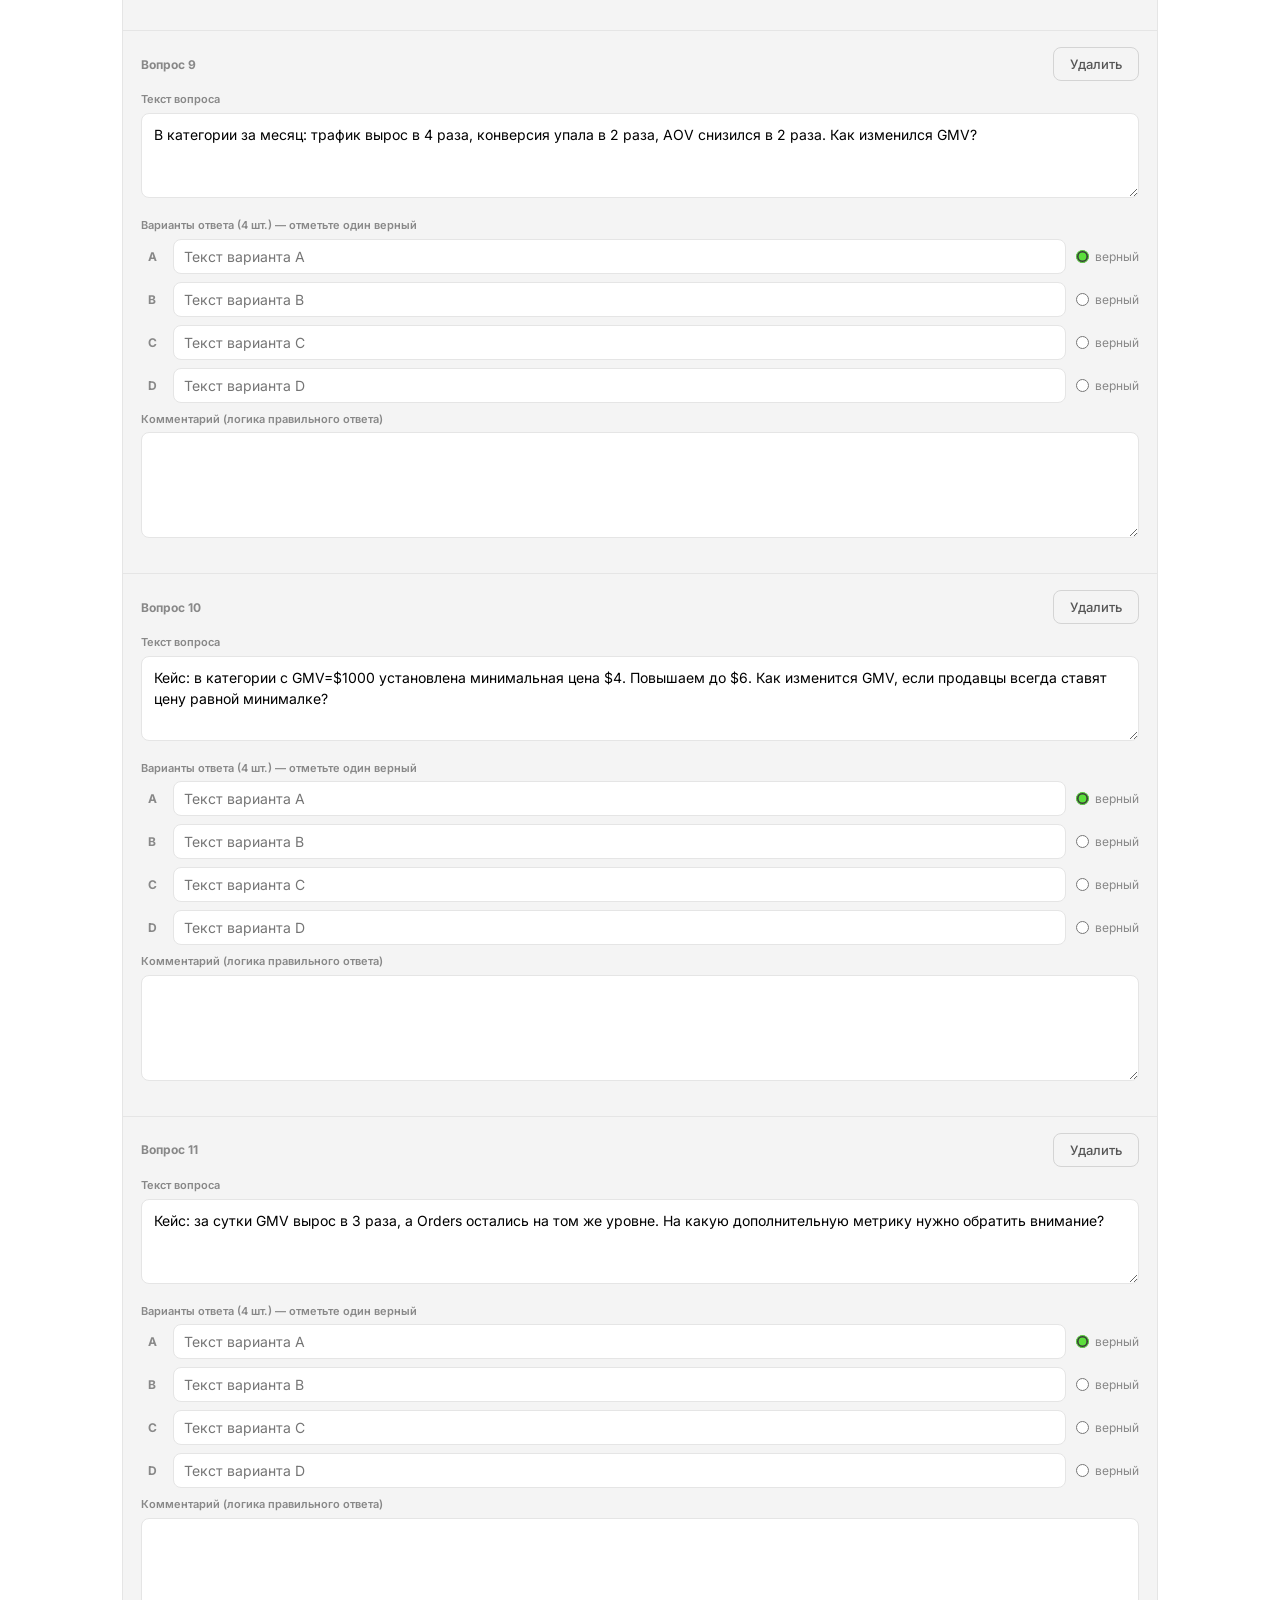
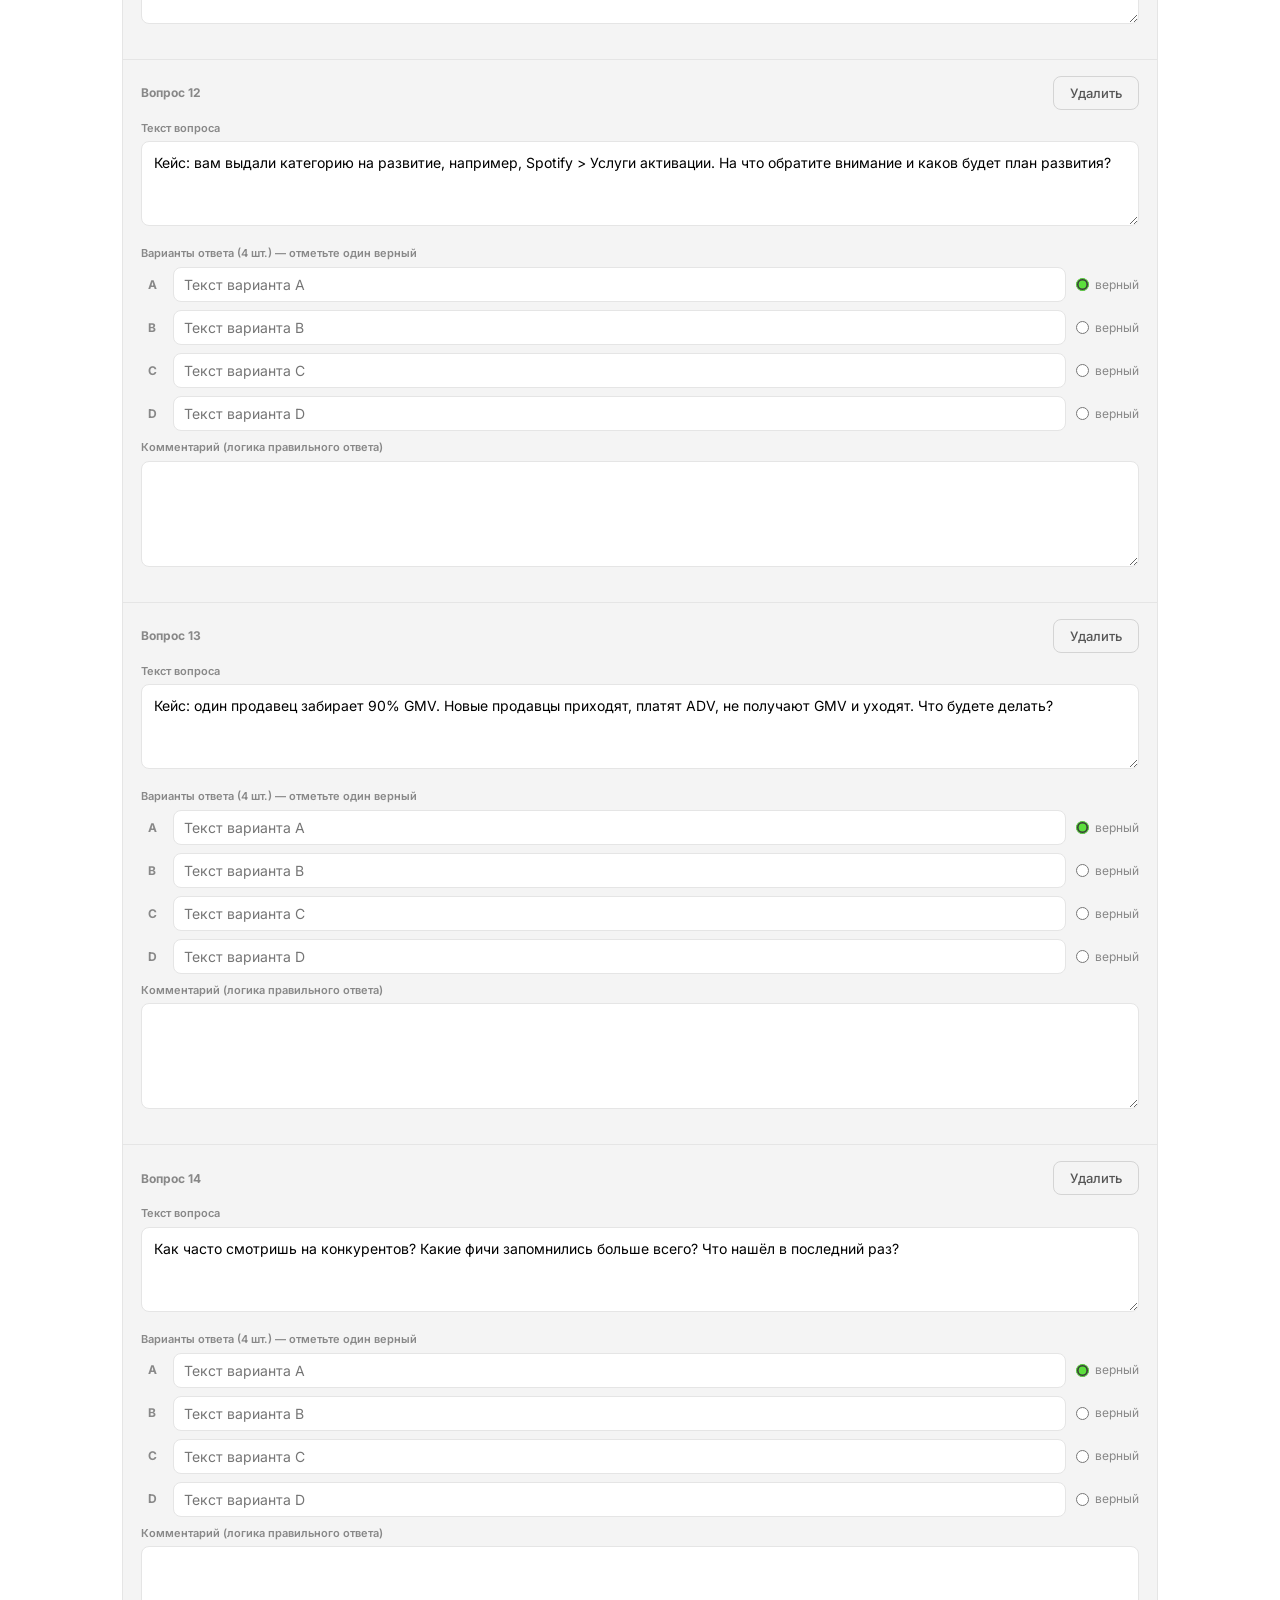
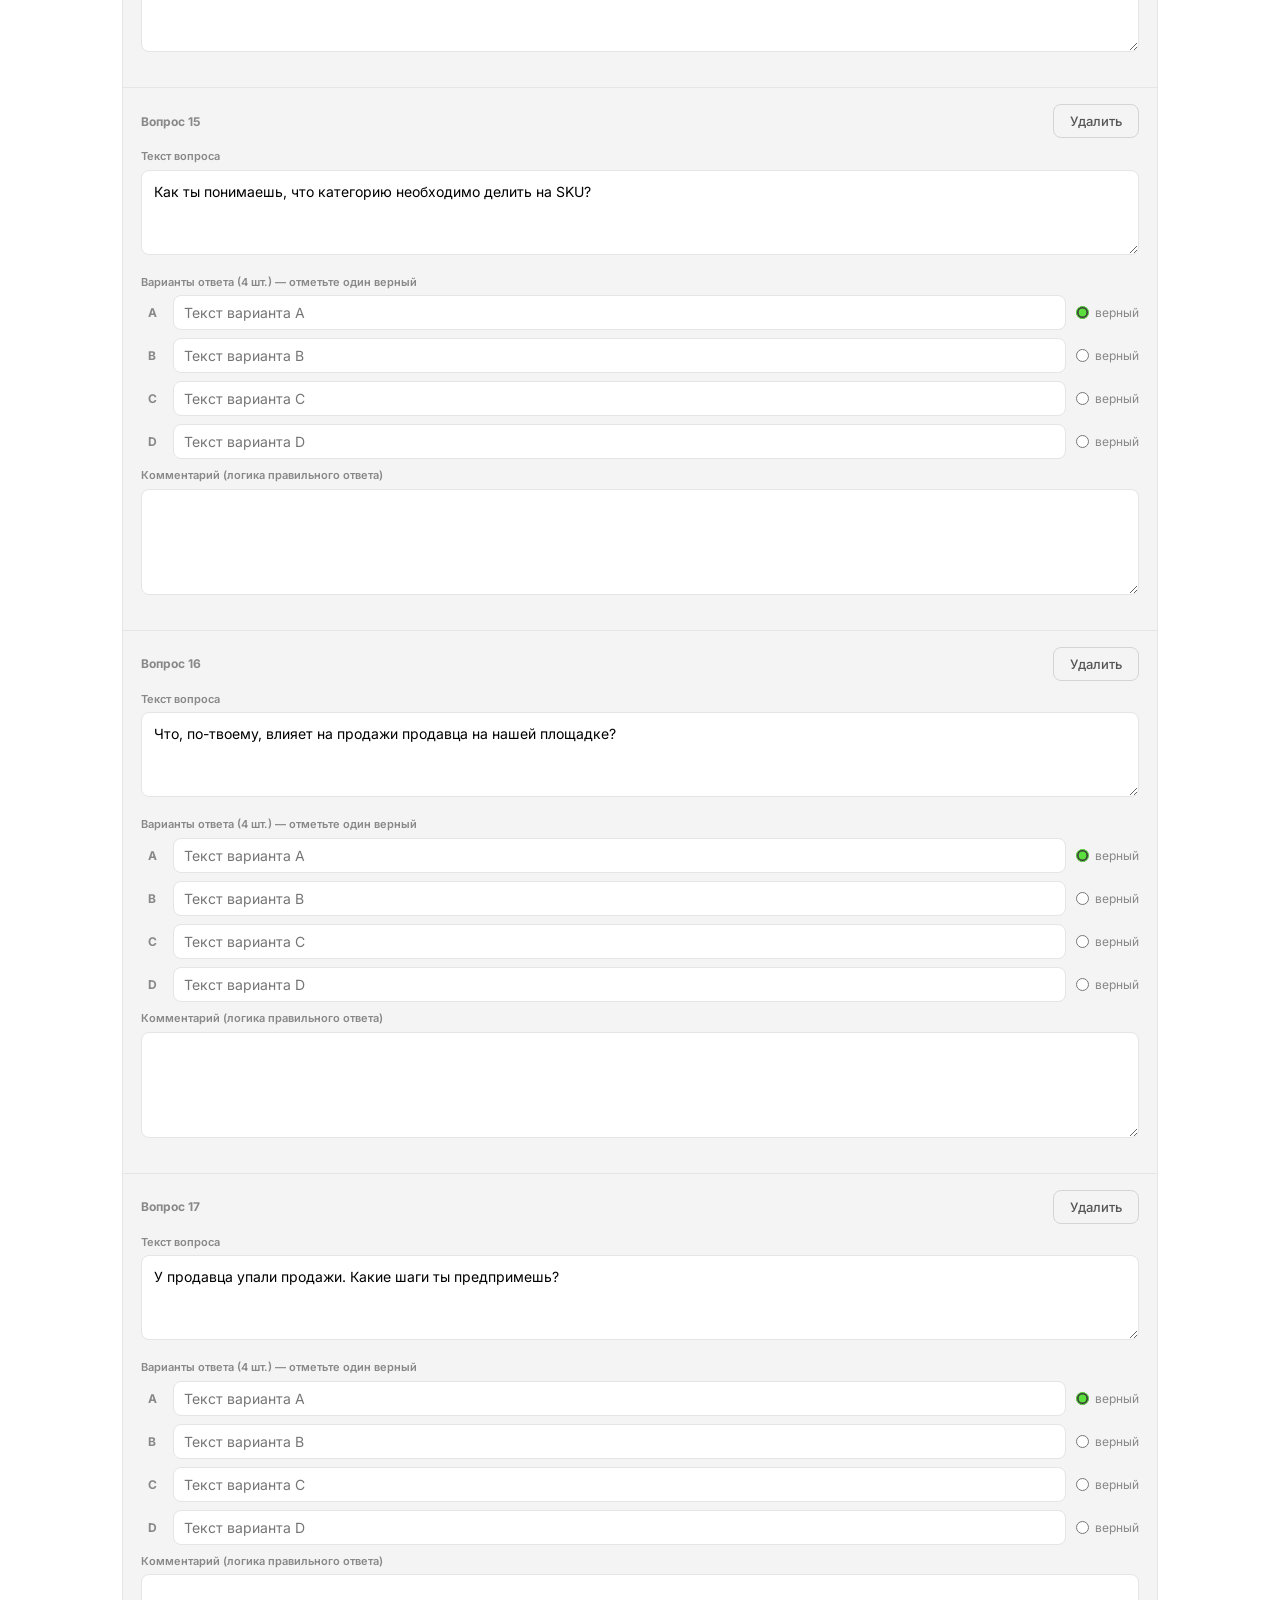
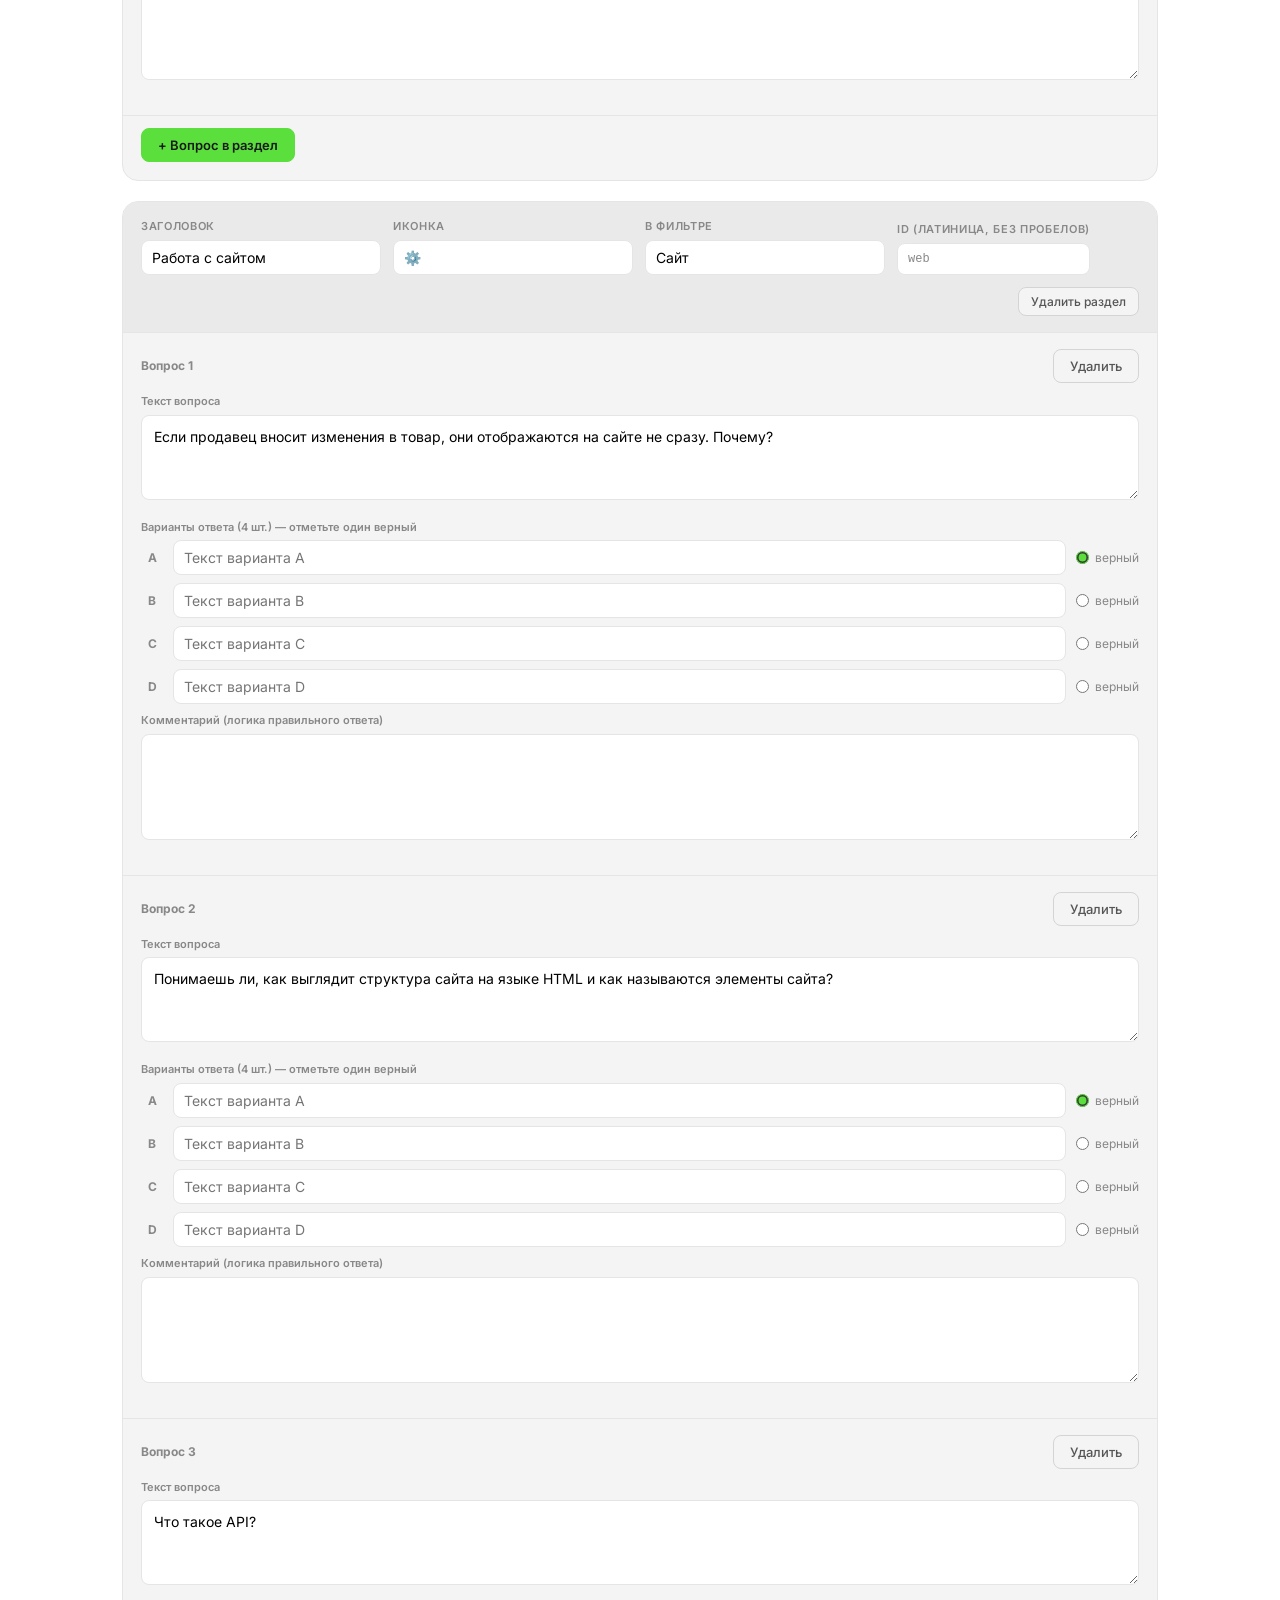
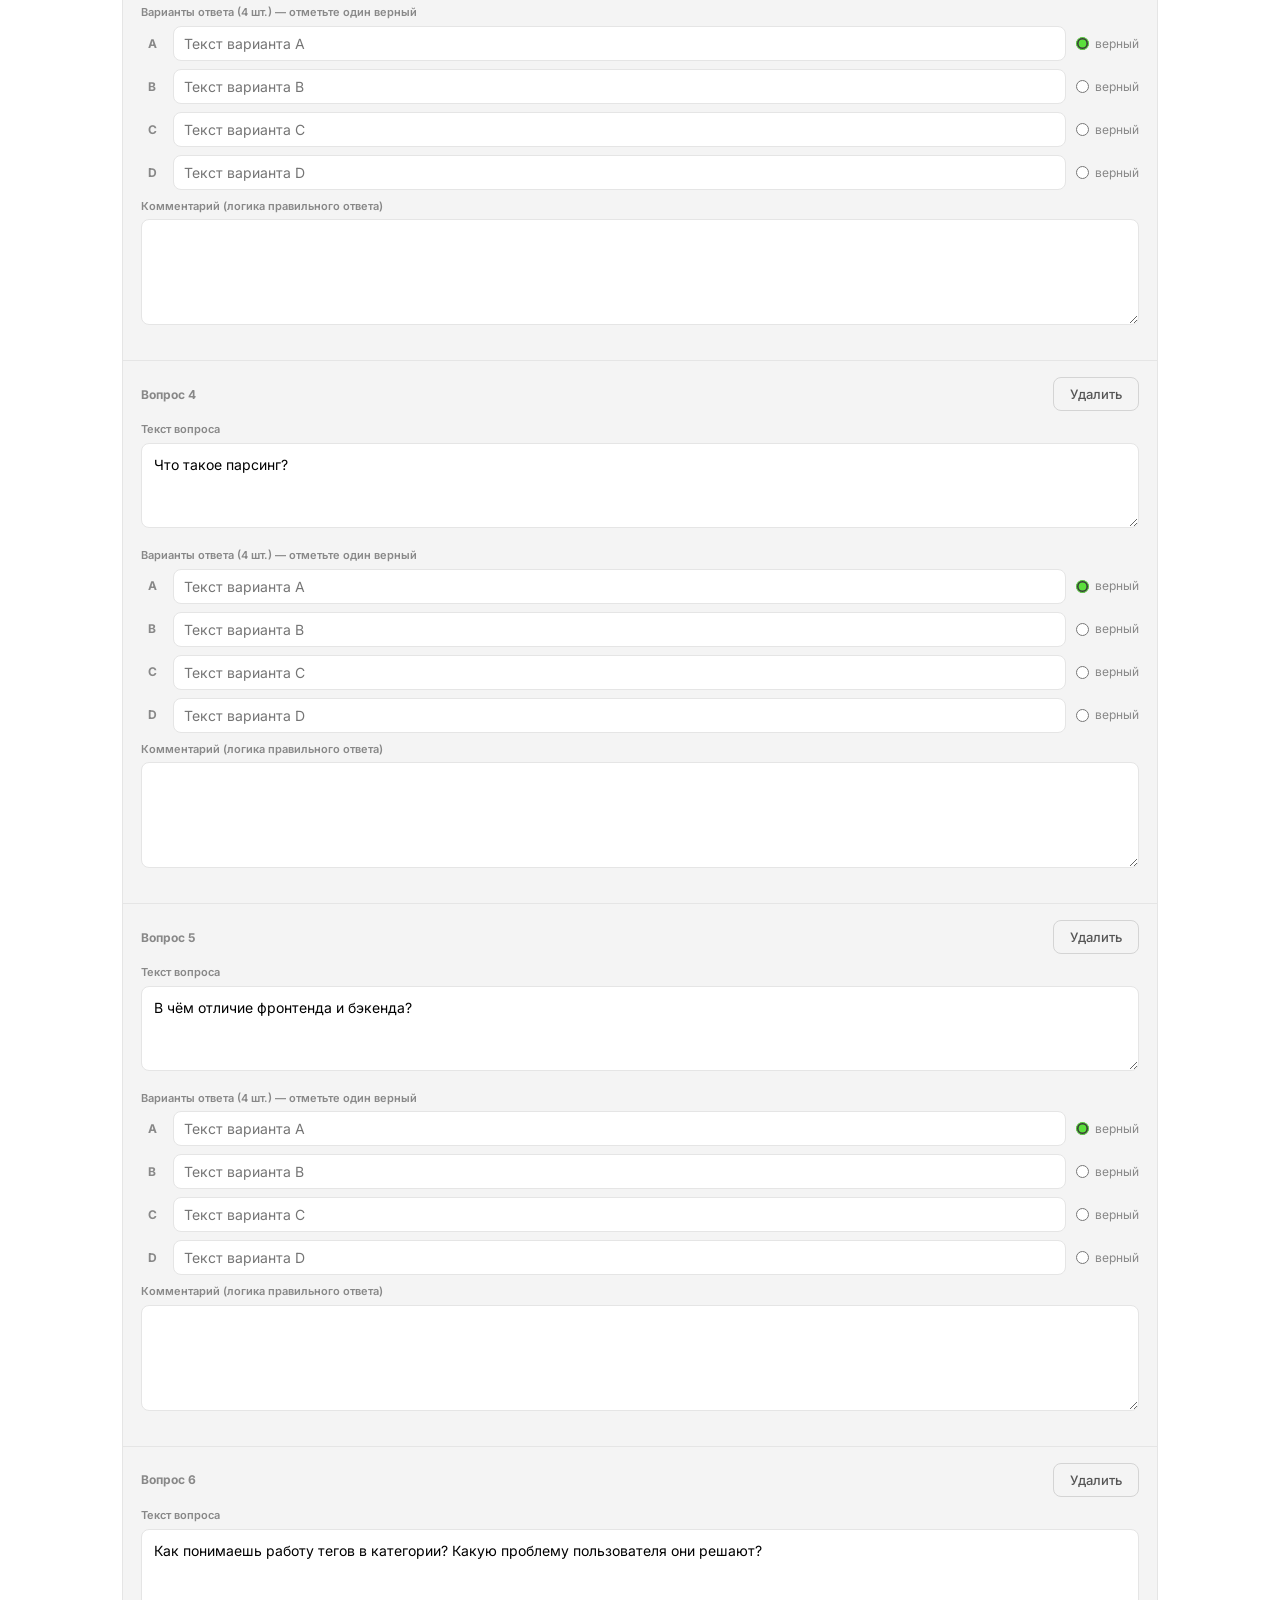
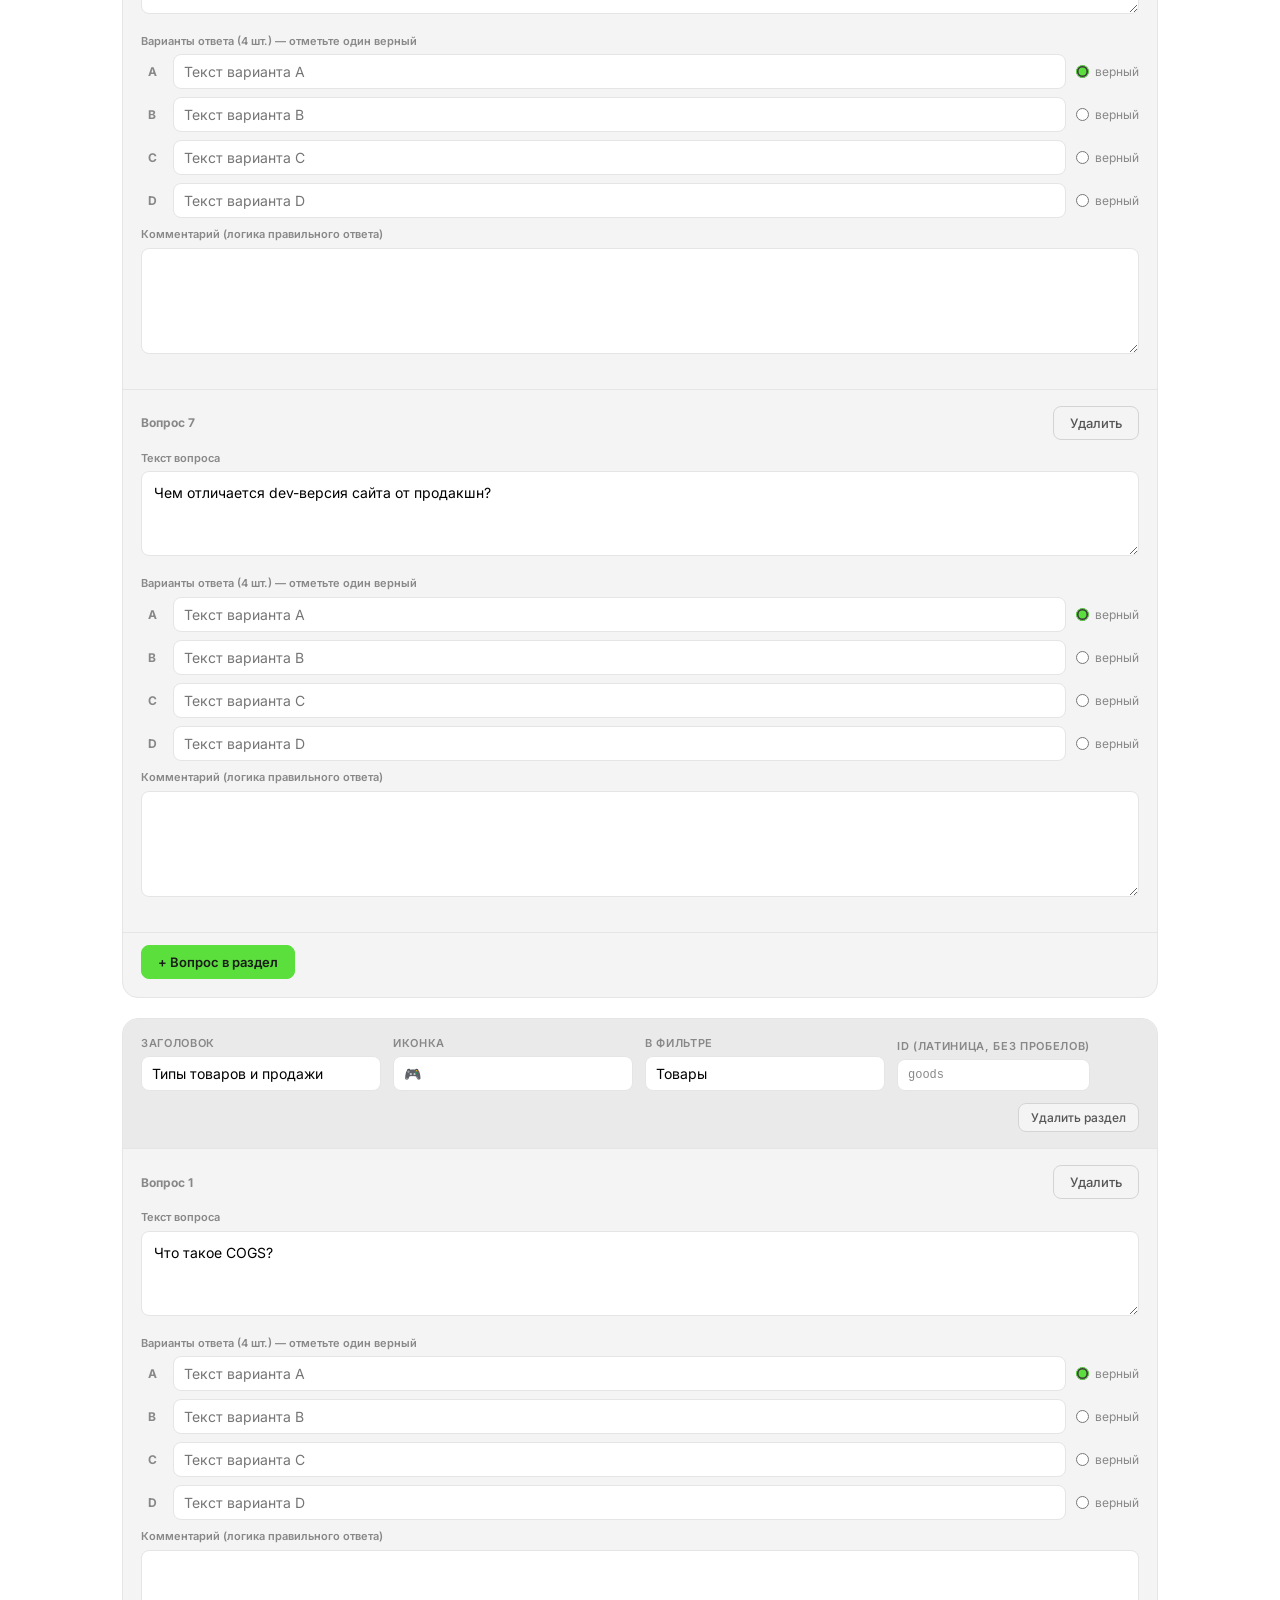
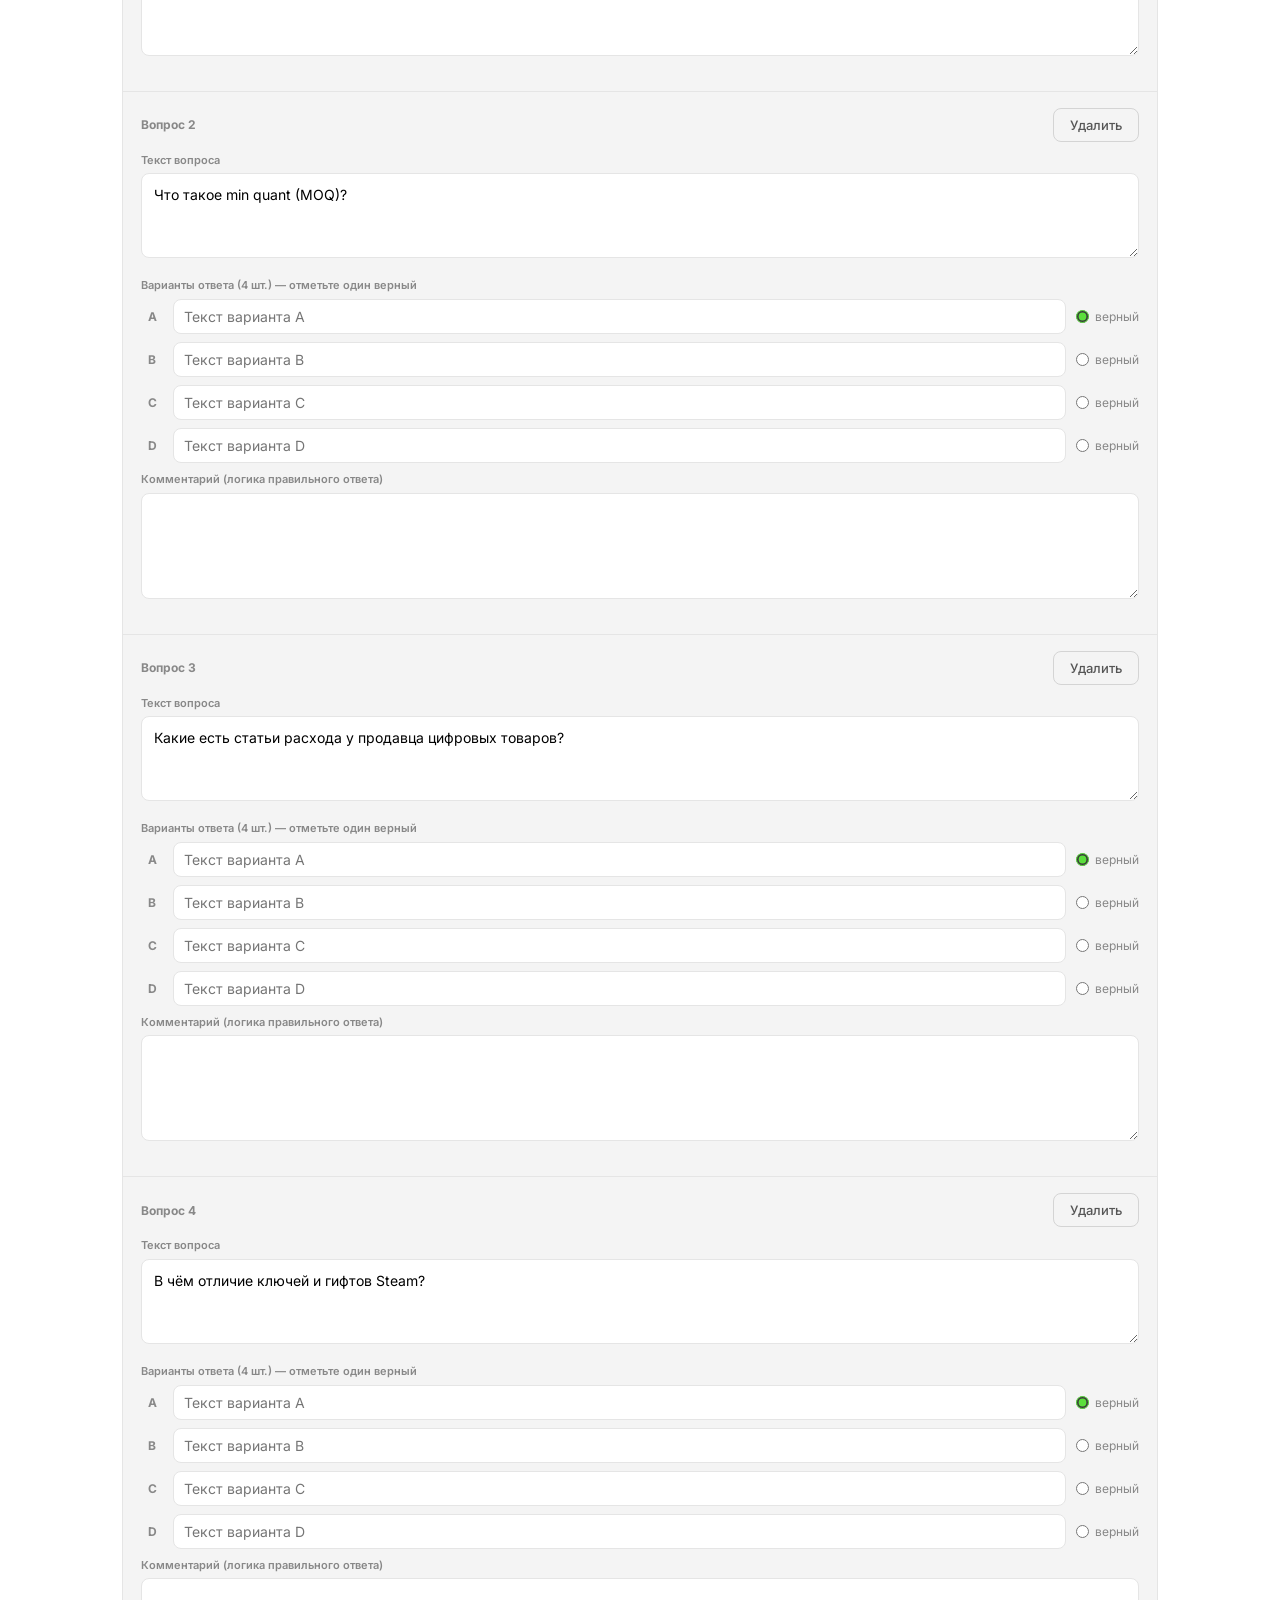
==== commit b960ed96: "Сделана MCQ-админка и отображение answer-объяснений Made-with: Cursor" ====
--- a/admin.html
+++ b/admin.html
@@ -19,7 +19,7 @@
   <main class="container admin-container">
     <section class="admin-hero">
       <h1>Админка вопросов</h1>
-      <p class="hero-sub">Редактируйте блоки ниже, затем скачайте <code class="inline-code">data/questions.json</code> и замените файл в проекте. После — коммит и деплой на GitHub Pages.</p>
+      <p class="hero-sub">Для каждого вопроса задайте четыре варианта, отметьте верный и заполните комментарий в поле <code class="inline-code">answer</code>. Затем скачайте <code class="inline-code">data/questions.json</code> и замените файл в проекте. После — коммит и деплой на GitHub Pages.</p>
 
       <div class="admin-toolbar">
         <label class="btn-file">
--- a/style.css
+++ b/style.css
@@ -253,16 +253,79 @@
 
 .answer-block.hidden { display: none; }
 
-.answer-placeholder {
-  color: var(--text-muted);
-  font-style: italic;
+.mcq-feedback {
+  font-size: 14px;
+  font-weight: 600;
+  color: var(--text-dim);
+  margin: 0;
+}
+
+.mcq-explanation {
+  margin-top: 8px;
   font-size: 13px;
-}
-
-.answer-text {
-  font-size: 14px;
+  font-weight: 500;
   color: var(--text-dim);
   line-height: 1.55;
+}
+
+.quiz-options {
+  display: flex;
+  flex-direction: column;
+  gap: 8px;
+  margin-top: 2px;
+}
+
+.quiz-option {
+  display: flex;
+  align-items: flex-start;
+  gap: 10px;
+  padding: 10px 12px;
+  border: 1px solid var(--border);
+  border-radius: var(--radius-sm);
+  background: var(--bg);
+  cursor: pointer;
+  transition: border-color var(--transition), background var(--transition);
+}
+
+.quiz-option:hover {
+  border-color: var(--border-2);
+  background: var(--surface);
+}
+
+.quiz-option-letter {
+  flex-shrink: 0;
+  font-size: 12px;
+  font-weight: 700;
+  color: var(--text-muted);
+  min-width: 18px;
+}
+
+.quiz-option input[type="radio"] {
+  flex-shrink: 0;
+  margin: 2px 0 0 0;
+  accent-color: var(--accent);
+  cursor: pointer;
+}
+
+.quiz-option-text {
+  flex: 1;
+  font-size: 14px;
+  line-height: 1.45;
+  color: var(--text);
+}
+
+.card.is-open .quiz-option.is-correct-answer {
+  border-color: var(--accent);
+  background: var(--accent-dim);
+}
+
+.card.is-open .quiz-option.is-user-choice.is-wrong-choice {
+  border-color: #e07878;
+  background: #fef2f2;
+}
+
+.card.is-open .quiz-option.is-user-choice:not(.is-wrong-choice) {
+  border-color: var(--accent);
 }
 
 .quiz-error {
@@ -285,28 +348,6 @@
   color: var(--accent-hover);
 }
 
-.user-answer {
-  width: 50%;
-  background: var(--bg);
-  border: 1px solid var(--border);
-  border-radius: var(--radius-sm);
-  padding: 10px 12px;
-  font-family: 'Inter', sans-serif;
-  font-size: 13px;
-  line-height: 1.5;
-  color: var(--text);
-  transition: border-color var(--transition);
-}
-
-.user-answer::placeholder {
-  color: var(--text-muted);
-}
-
-.user-answer:focus {
-  outline: none;
-  border-color: var(--accent);
-}
-
 .toggle-btn {
   align-self: flex-start;
   background: transparent;
--- a/admin.css
+++ b/admin.css
@@ -179,7 +179,7 @@
   color: var(--text-muted);
 }
 
-.admin-question textarea {
+.admin-question textarea.ta-q {
   width: 100%;
   font-family: 'Inter', sans-serif;
   font-size: 14px;
@@ -189,12 +189,79 @@
   border-radius: var(--radius-sm);
   background: var(--bg);
   resize: vertical;
-  margin-bottom: 10px;
-}
-
-.admin-question textarea:focus {
-  outline: none;
-  border-color: var(--accent);
+  margin-bottom: 12px;
+}
+
+.admin-question textarea.ta-q:focus {
+  outline: none;
+  border-color: var(--accent);
+}
+
+.admin-question textarea.ta-a {
+  width: 100%;
+  font-family: 'Inter', sans-serif;
+  font-size: 14px;
+  line-height: 1.5;
+  padding: 10px 12px;
+  border: 1px solid var(--border);
+  border-radius: var(--radius-sm);
+  background: var(--bg);
+  resize: vertical;
+  margin-bottom: 12px;
+}
+
+.admin-question textarea.ta-a:focus {
+  outline: none;
+  border-color: var(--accent);
+}
+
+.admin-options {
+  margin-bottom: 4px;
+}
+
+.admin-opt-row {
+  display: grid;
+  grid-template-columns: 22px minmax(0, 1fr) auto;
+  gap: 10px;
+  align-items: center;
+  margin-bottom: 8px;
+}
+
+.admin-opt-row .opt-letter {
+  font-size: 12px;
+  font-weight: 700;
+  color: var(--text-muted);
+  text-align: center;
+}
+
+.admin-opt-row .inp-opt {
+  width: 100%;
+  font-family: 'Inter', sans-serif;
+  font-size: 14px;
+  padding: 8px 10px;
+  border: 1px solid var(--border);
+  border-radius: var(--radius-sm);
+  background: var(--bg);
+}
+
+.admin-opt-row .inp-opt:focus {
+  outline: none;
+  border-color: var(--accent);
+}
+
+.opt-correct-lbl {
+  display: inline-flex;
+  align-items: center;
+  gap: 6px;
+  font-size: 12px;
+  color: var(--text-muted);
+  cursor: pointer;
+  white-space: nowrap;
+}
+
+.opt-correct-lbl input {
+  accent-color: var(--accent);
+  cursor: pointer;
 }
 
 .admin-question .q-label {
@@ -216,4 +283,11 @@
   .admin-section-actions {
     margin-left: 0;
   }
-}
+  .admin-opt-row {
+    grid-template-columns: 22px 1fr;
+    grid-template-rows: auto auto;
+  }
+  .admin-opt-row .opt-correct-lbl {
+    grid-column: 2 / -1;
+  }
+}
